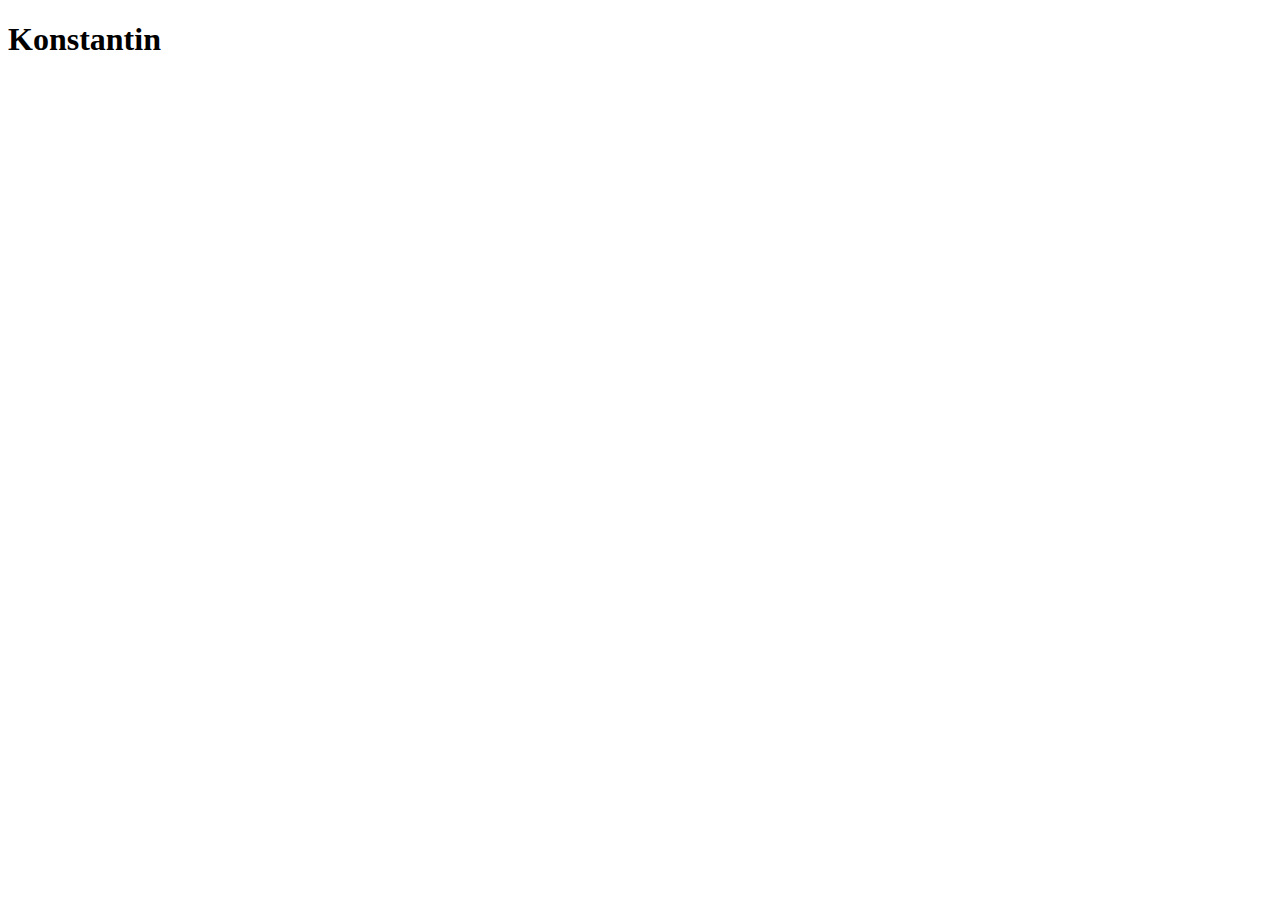
==== index.html @ b8684754 "fix: whitespace" ====
<!DOCTYPE html>
<html lang="en">
<head>
    <meta charset="UTF-8">
    <meta name="viewport" content="width=device-width, initial-scale=1.0">
    <title>Document</title>
</head>
<body>
    <div class="container"><h1>Konstantin</h1></div>
</body>
</html>
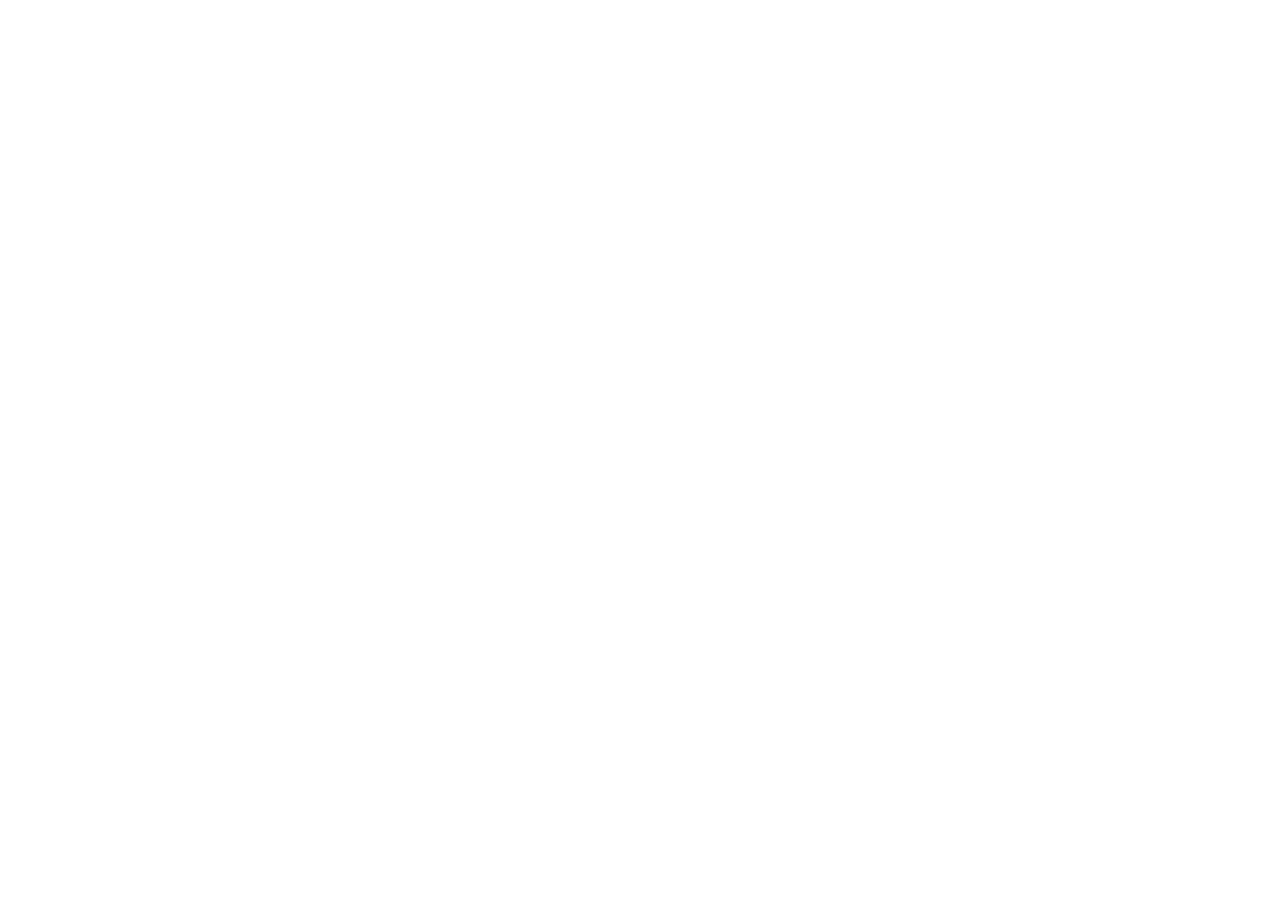
==== commit bcc7e511: "fix: whitespaces" ====
--- a/index.html
+++ b/index.html
@@ -6,6 +6,5 @@
     <title>Document</title>
 </head>
 <body>
-    <div class="container"><h1>Konstantin</h1></div>
 </body>
 </html>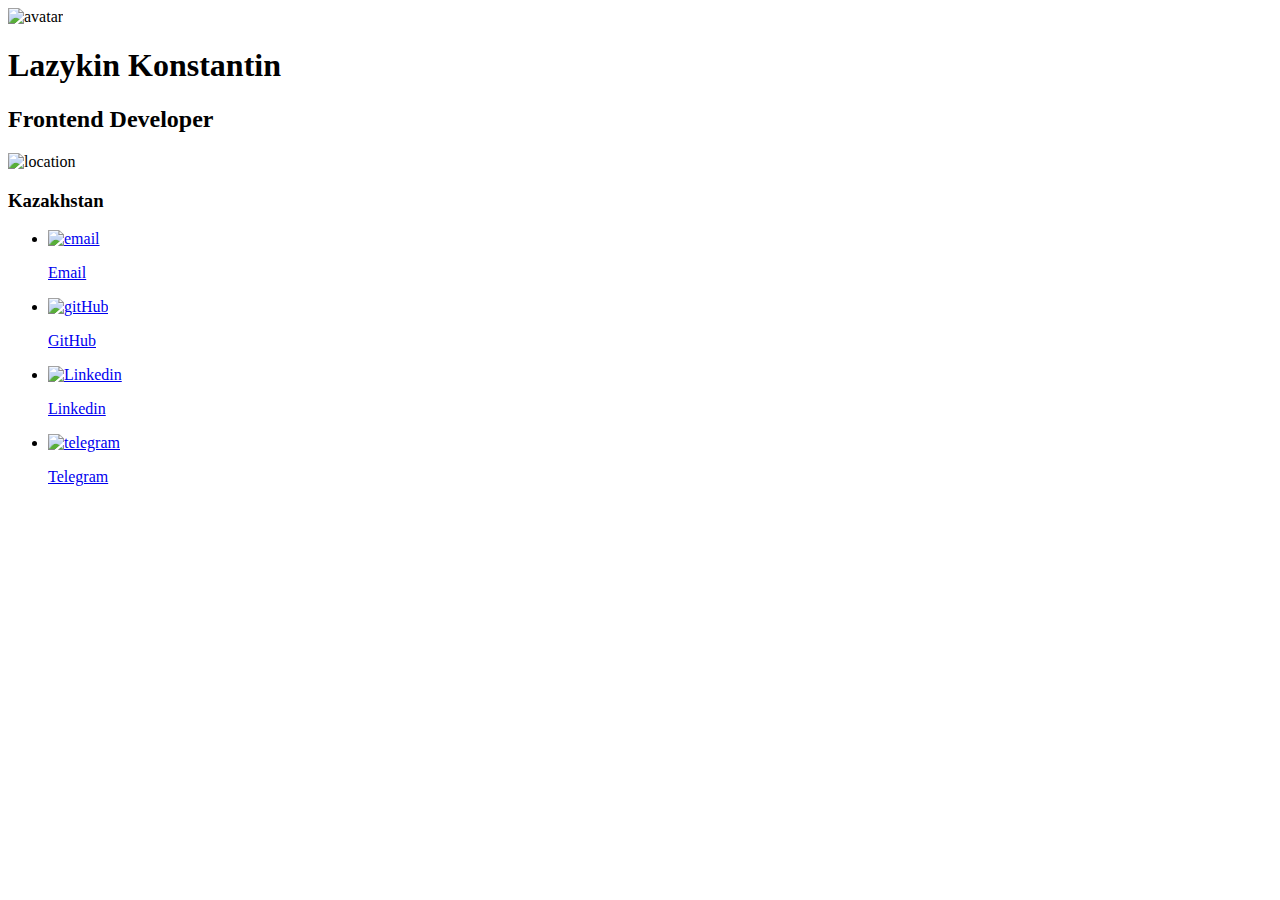
==== commit 39fcaafa: "feat: add header" ====
--- a/index.html
+++ b/index.html
@@ -1,10 +1,75 @@
 <!DOCTYPE html>
 <html lang="en">
-<head>
-    <meta charset="UTF-8">
-    <meta name="viewport" content="width=device-width, initial-scale=1.0">
-    <title>Document</title>
-</head>
-<body>
-</body>
+  <head>
+    <meta charset="UTF-8" />
+    <meta name="viewport" content="width=device-width, initial-scale=1.0" />
+    <link rel="stylesheet" href="./styles.css" />
+    <link rel="preconnect" href="https://fonts.googleapis.com" />
+    <link rel="preconnect" href="https://fonts.gstatic.com" crossorigin />
+    <link
+      href="https://fonts.googleapis.com/css2?family=Inter:wght@100..900&display=swap"
+      rel="stylesheet"
+    />
+    <title>CV</title>
+  </head>
+  <body>
+    <div class="starsBlock">
+      <div class="container">
+        <header>
+          <div class="avatar">
+            <div class="avatar-inner">
+              <img src="./img/avatar.jpg" alt="avatar" id="avatar" />
+            </div>
+          </div>
+          <div class="bio-info">
+            <div class="name">
+              <h1>Lazykin Konstantin</h1>
+              <h2>Frontend Developer</h2>
+            </div>
+            <div class="location">
+              <img src="./img/locationIcon.svg" alt="location" />
+              <h3>Kazakhstan</h3>
+            </div>
+            <div>
+              <ul class="contact">
+                <li>
+                  <a href="mailto:anim.myay@gmail.com" class="link"
+                    ><img src="./img/email.svg" alt="email" />
+                    <p>Email</p></a
+                  >
+                </li>
+                <li>
+                  <a
+                    href="https://github.com/Kosti403?tab=repositories"
+                    target="_blank"
+                    class="link"
+                    ><img src="./img/gitHub.svg" alt="gitHub" />
+                    <p>GitHub</p></a
+                  >
+                </li>
+                <li>
+                  <a
+                    href="https://www.linkedin.com/in/konstantin-lazykin-1a0475294/"
+                    target="_blank"
+                    class="link"
+                    ><img src="./img/Linkedin.svg" alt="Linkedin" />
+                    <p>Linkedin</p></a
+                  >
+                </li>
+                <li>
+                  <a
+                    href="https://t.me/Kot_samitee"
+                    target="_blank"
+                    class="link"
+                    ><img src="./img/telegram.svg" alt="telegram" />
+                    <p>Telegram</p></a
+                  >
+                </li>
+              </ul>
+            </div>
+          </div>
+        </header>
+      </div>
+    </div>
+  </body>
 </html>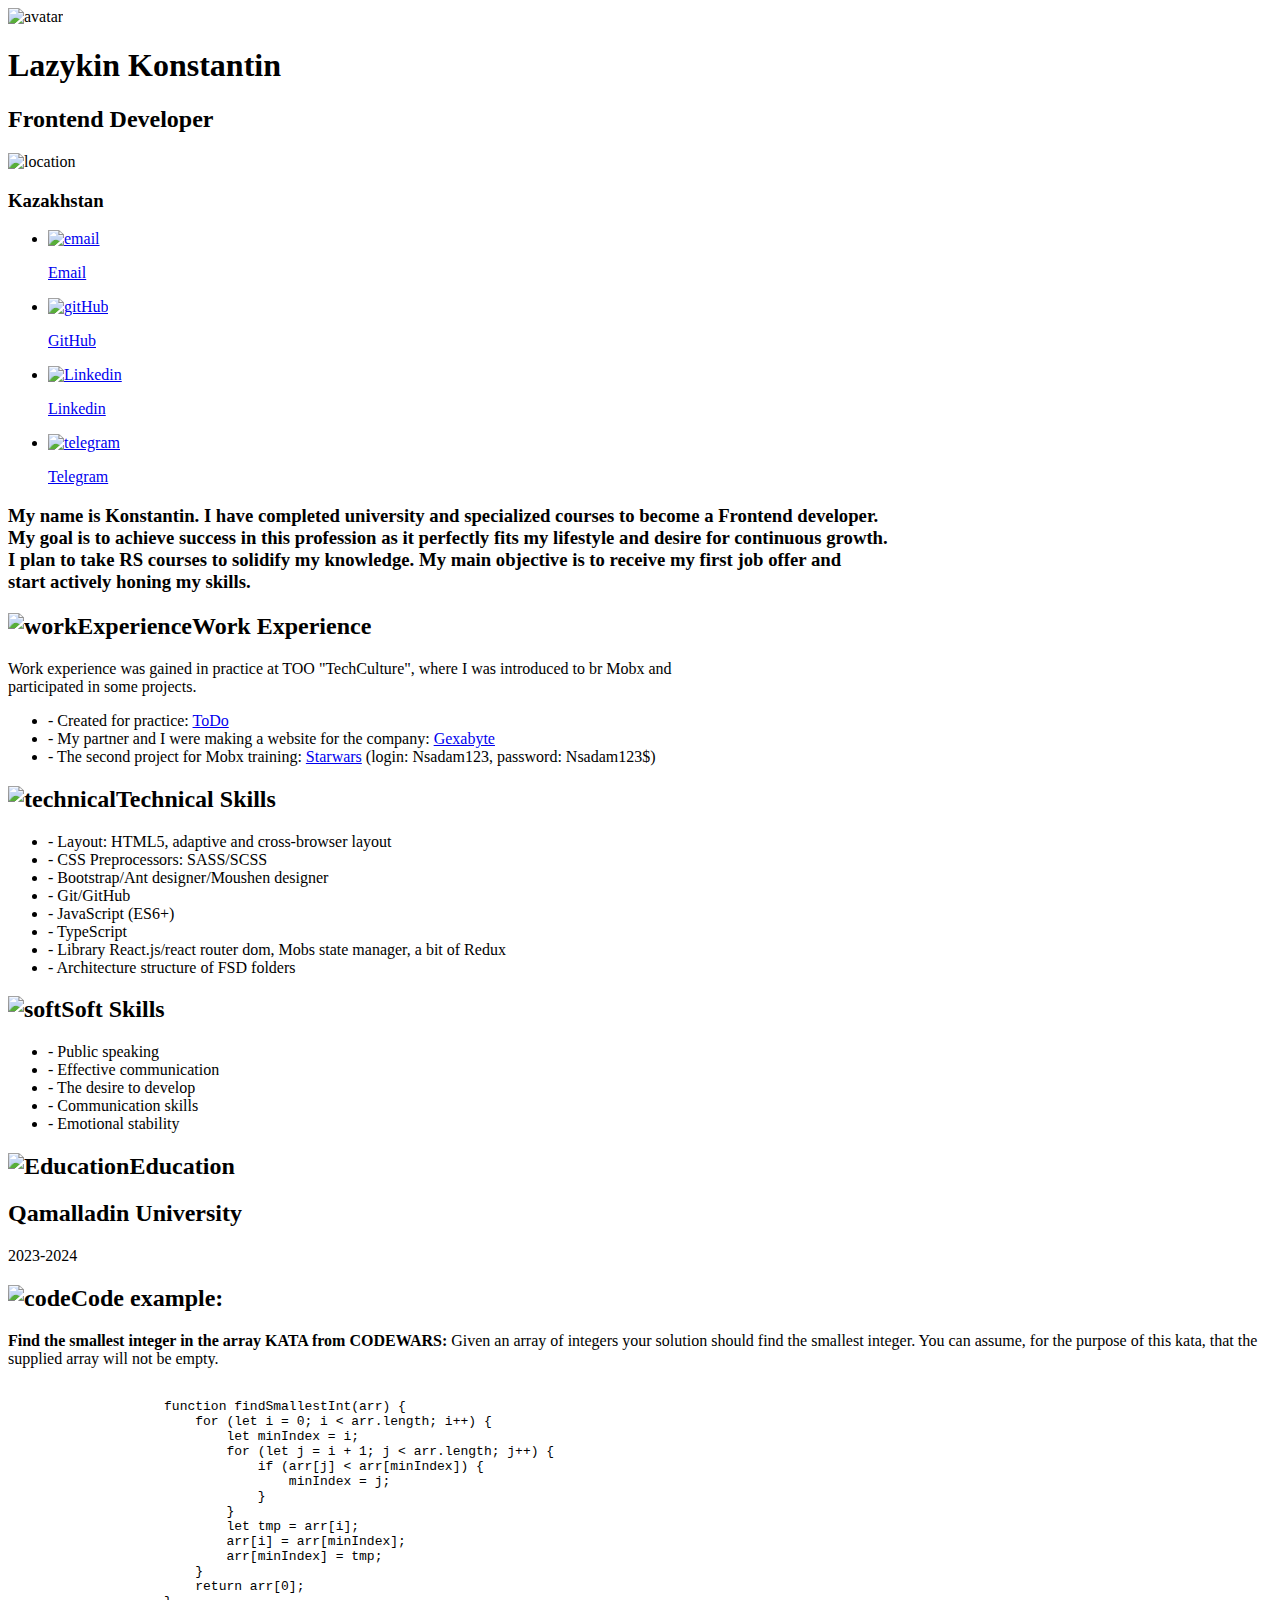
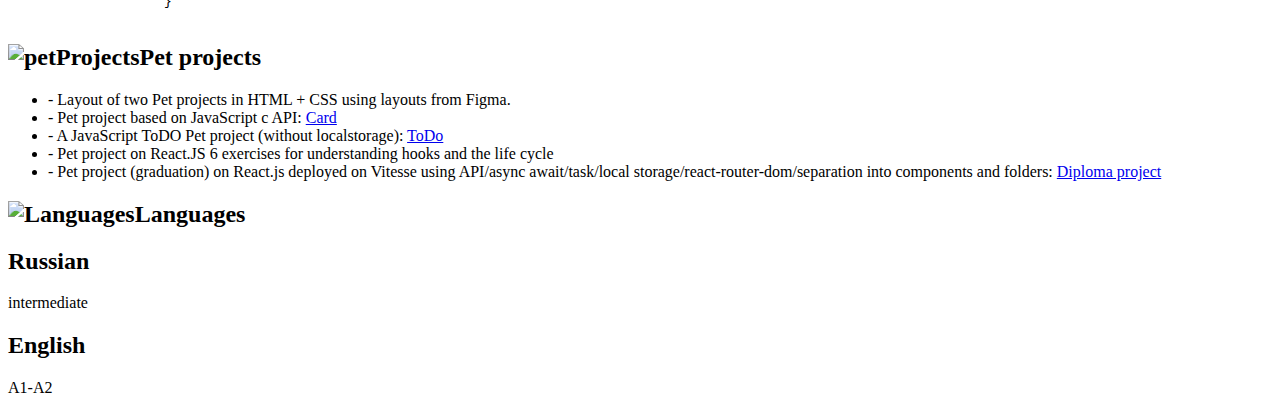
==== commit 56a74df9: "feat: add main section" ====
--- a/index.html
+++ b/index.html
@@ -69,6 +69,114 @@
             </div>
           </div>
         </header>
+        <main>
+            <section>
+              <h3>My name is Konstantin. I have completed university and specialized courses to become a Frontend developer.<br>
+                My goal is to achieve success in this profession as it perfectly fits my lifestyle and desire for continuous growth.<br>
+                I plan to take RS courses to solidify my knowledge. My main objective is to receive my first job offer and<br>
+                start actively honing my skills.</h3>
+            </section>
+            <section>
+              <div>
+                <h2 class="heading"><img src="./img/workExperiens.svg" alt="workExperience">Work Experience</h2>
+                <p>Work experience was gained in practice at TOO "TechCulture", where I was introduced to br Mobx and <br> participated in some projects.</p>
+                <ul class="list">
+                  <li>- Created for practice: <a href="https://main--todosw.netlify.app/" target="_blank" class="linkInProject">ToDo</a></li>
+                  <li>- My partner and I were making a website for the company: <a href="https://gexabyte.com" target="_blank" class="linkInProject">Gexabyte</a></li>
+                  <li>- The second project for Mobx training: <a href="https://deploy-preview-22--starwarserkoshakostya.netlify.app/" target="_blank" class="linkInProject">Starwars</a> (login: Nsadam123, password: Nsadam123$)</li>
+                </ul>
+              </div>
+            </section>
+            <section>
+              <div>
+                <h2 class="heading"><img src="./img/technical.svg" alt="technical">Technical Skills</h2>
+                <ul class="list">
+                  <li>- Layout: HTML5, adaptive and cross-browser layout</li>
+                  <li>- CSS Preprocessors: SASS/SCSS</li>
+                  <li>- Bootstrap/Ant designer/Moushen designer</li>
+                  <li>- Git/GitHub</li>
+                  <li>- JavaScript (ES6+)</li>
+                  <li>- TypeScript</li>
+                  <li>- Library React.js/react router dom, Mobs state manager, a bit of Redux</li>
+                  <li>- Architecture structure of FSD folders</li>
+                </ul>
+              </div>
+            </section>
+            <section>
+              <div>
+                <h2 class="heading"><img src="./img/softSkills.svg" alt="soft">Soft Skills</h2>
+                <ul class="list">
+                  <li>- Public speaking</li>
+                  <li>- Effective communication</li>
+                  <li>- The desire to develop</li>
+                  <li>- Communication skills</li>
+                  <li>- Emotional stability</li>
+                </ul>
+              </div>
+            </section>
+            <section>
+              <div>
+                <h2 class="heading"><img src="./img/education.svg" alt="Education">Education</h2>
+                <div class="education-info">
+                  <h2>Qamalladin University</h2>
+                  <p>2023-2024</p>
+                </div>
+              </div>
+            </section>
+            <section>
+              <div>
+                <h2 class="heading"><img src="./img/technical.svg" alt="code">Code example:</h2>
+                <p><b>Find the smallest integer in the array KATA from CODEWARS:</b> Given an array of integers your solution should find the smallest integer. 
+                  You can assume, for the purpose of this kata, that the supplied array will not be empty.</p>
+                <pre><code>
+                    function findSmallestInt(arr) {
+                        for (let i = 0; i < arr.length; i++) {
+                            let minIndex = i;
+                            for (let j = i + 1; j < arr.length; j++) {
+                                if (arr[j] < arr[minIndex]) {
+                                    minIndex = j;
+                                }
+                            }
+                            let tmp = arr[i];
+                            arr[i] = arr[minIndex];
+                            arr[minIndex] = tmp;
+                        }
+                        return arr[0];
+                    }  
+                  </code></pre>
+              </div>
+            </section>
+            <section>
+              <div>
+                <h2 class="heading"><img src="./img/workExperiens.svg" alt="petProjects">Pet projects</h2>
+                <ul class="list">
+                  <li>- Layout of two Pet projects in HTML + CSS using layouts from Figma.</li>
+                  <li>- Pet project based on JavaScript c API: <a href="https://carsd.netlify.app/" target="_blank" class="linkInProject">Card</a></li>
+                  <li>- A JavaScript ToDO Pet project (without localstorage): <a href="https://main--todosw.netlify.app/" target="_blank" 
+                    class="linkInProject">ToDo</a></li>  
+                  <li>- Pet project on React.JS 6 exercises for understanding hooks and the life cycle</li>
+                  <li>- Pet project (graduation) on React.js deployed on Vitesse using API/async await/task/local storage/react-router-dom/separation 
+                    into components and folders: <a href="https://github.com/Kosti403/Last-project-qamaladin-u." target="_blank" 
+                    class="linkInProject">Diploma project</a></li>
+                </ul>
+              </div>
+            </section>
+            <section>
+              <div>
+                <h2 class="heading"><img src="./img/languages.svg" alt="Languages">Languages</h2>
+                <div class="langContainer">
+                  <div class="subLangBox">
+                    <h2>Russian</h2>
+                    <p class="subTitleLang">intermediate</p>
+                  </div>
+                  <div class="subLangBox">
+                    <h2>English</h2>
+                    <p class="subTitleLang">A1-A2</p>
+                  </div>
+                </div>
+              </div>
+            </section>
+        </main>
       </div>
     </div>
   </body>
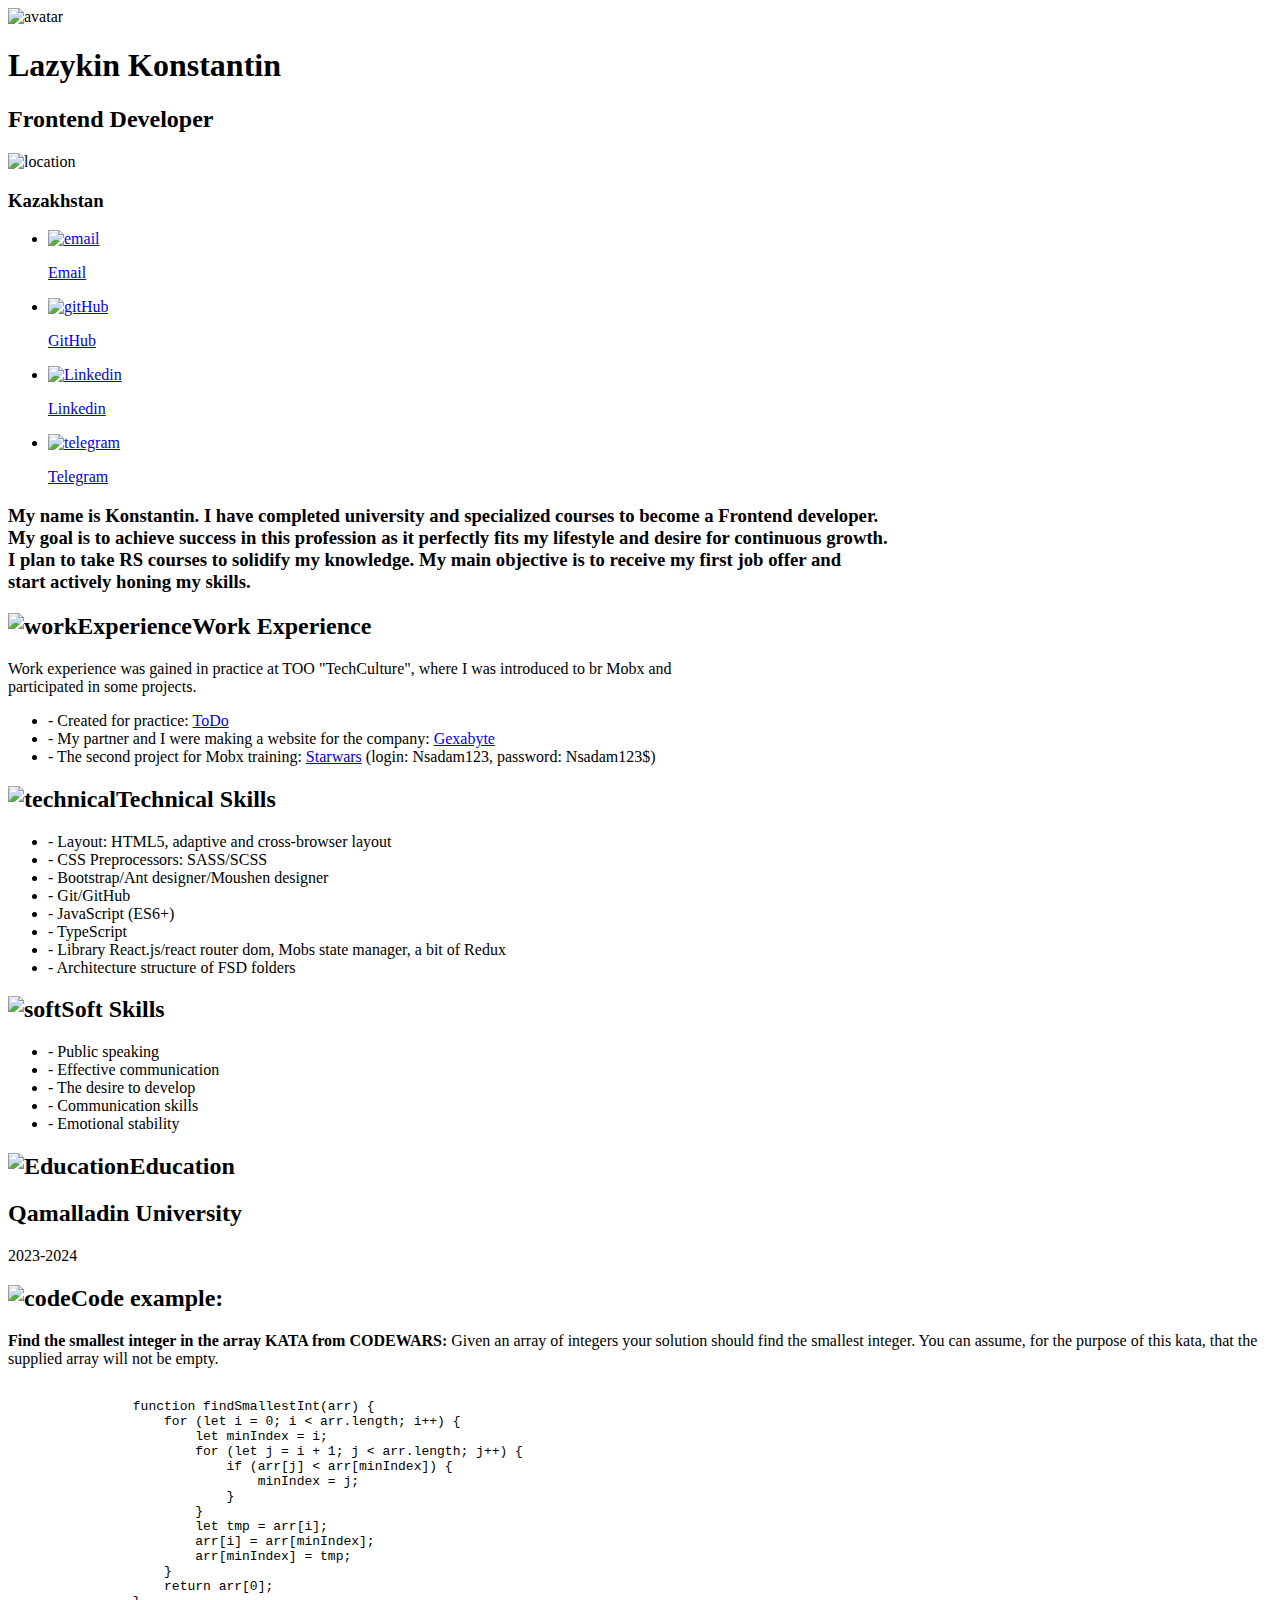
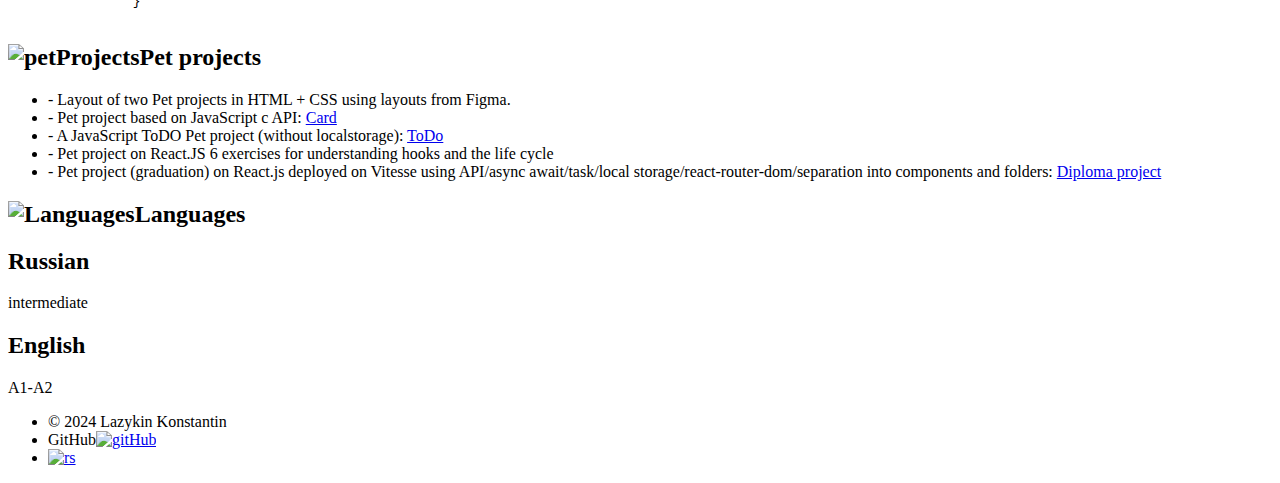
==== commit 1368001d: "feat: add footer" ====
--- a/index.html
+++ b/index.html
@@ -1,183 +1,160 @@
 <!DOCTYPE html>
 <html lang="en">
-  <head>
-    <meta charset="UTF-8" />
-    <meta name="viewport" content="width=device-width, initial-scale=1.0" />
-    <link rel="stylesheet" href="./styles.css" />
-    <link rel="preconnect" href="https://fonts.googleapis.com" />
-    <link rel="preconnect" href="https://fonts.gstatic.com" crossorigin />
-    <link
-      href="https://fonts.googleapis.com/css2?family=Inter:wght@100..900&display=swap"
-      rel="stylesheet"
-    />
-    <title>CV</title>
-  </head>
-  <body>
-    <div class="starsBlock">
-      <div class="container">
-        <header>
-          <div class="avatar">
-            <div class="avatar-inner">
-              <img src="./img/avatar.jpg" alt="avatar" id="avatar" />
+<head>
+  <meta charset="UTF-8">
+  <meta name="viewport" content="width=device-width, initial-scale=1.0">
+  <link rel="stylesheet" href="./styles.css">
+  <link rel="preconnect" href="https://fonts.googleapis.com">
+  <link rel="preconnect" href="https://fonts.gstatic.com" crossorigin>
+  <link href="https://fonts.googleapis.com/css2?family=Inter:wght@100..900&display=swap" rel="stylesheet">
+  <title>CV</title>
+</head>
+<body>
+  <div class="starsBlock">
+    <div class="container">
+      <header>
+        <div class="avatar">
+          <div class="avatar-inner">
+            <img src="./img/avatar.jpg" alt="avatar" id="avatar">
+          </div>
+        </div>
+        <div class="bio-info">
+          <div class="name">
+            <h1>Lazykin Konstantin</h1>
+            <h2>Frontend Developer</h2>
+          </div>
+          <div class="location">
+            <img src="./img/locationIcon.svg" alt="location">
+            <h3>Kazakhstan</h3>
+          </div>
+          <div>
+            <ul class="contact">
+              <li><a href="mailto:anim.myay@gmail.com" class="link"><img src="./img/email.svg" alt="email"><p>Email</p></a></li>
+              <li><a href="https://github.com/Kosti403?tab=repositories" target="_blank" class="link"><img src="./img/gitHub.svg" alt="gitHub"><p>GitHub</p></a></li>
+              <li><a href="https://www.linkedin.com/in/konstantin-lazykin-1a0475294/" target="_blank" class="link"><img src="./img/Linkedin.svg" alt="Linkedin"><p>Linkedin</p></a></li>
+              <li><a href="https://t.me/Kot_samitee" target="_blank" class="link"><img src="./img/telegram.svg" alt="telegram"><p>Telegram</p></a></li>
+            </ul>
+          </div>
+        </div>
+      </header>
+      <main>
+        <section>
+          <h3>My name is Konstantin. I have completed university and specialized courses to become a Frontend developer.<br>
+            My goal is to achieve success in this profession as it perfectly fits my lifestyle and desire for continuous growth.<br>
+            I plan to take RS courses to solidify my knowledge. My main objective is to receive my first job offer and<br>
+            start actively honing my skills.</h3>
+        </section>
+        <section>
+          <div>
+            <h2 class="heading"><img src="./img/workExperiens.svg" alt="workExperience">Work Experience</h2>
+            <p>Work experience was gained in practice at TOO "TechCulture", where I was introduced to br Mobx and <br> participated in some projects.</p>
+            <ul class="list">
+              <li>- Created for practice: <a href="https://main--todosw.netlify.app/" target="_blank" class="linkInProject">ToDo</a></li>
+              <li>- My partner and I were making a website for the company: <a href="https://gexabyte.com" target="_blank" class="linkInProject">Gexabyte</a></li>
+              <li>- The second project for Mobx training: <a href="https://deploy-preview-22--starwarserkoshakostya.netlify.app/" target="_blank" class="linkInProject">Starwars</a> (login: Nsadam123, password: Nsadam123$)</li>
+            </ul>
+          </div>
+        </section>
+        <section>
+          <div>
+            <h2 class="heading"><img src="./img/technical.svg" alt="technical">Technical Skills</h2>
+            <ul class="list">
+              <li>- Layout: HTML5, adaptive and cross-browser layout</li>
+              <li>- CSS Preprocessors: SASS/SCSS</li>
+              <li>- Bootstrap/Ant designer/Moushen designer</li>
+              <li>- Git/GitHub</li>
+              <li>- JavaScript (ES6+)</li>
+              <li>- TypeScript</li>
+              <li>- Library React.js/react router dom, Mobs state manager, a bit of Redux</li>
+              <li>- Architecture structure of FSD folders</li>
+            </ul>
+          </div>
+        </section>
+        <section>
+          <div>
+            <h2 class="heading"><img src="./img/softSkills.svg" alt="soft">Soft Skills</h2>
+            <ul class="list">
+              <li>- Public speaking</li>
+              <li>- Effective communication</li>
+              <li>- The desire to develop</li>
+              <li>- Communication skills</li>
+              <li>- Emotional stability</li>
+            </ul>
+          </div>
+        </section>
+        <section>
+          <div>
+            <h2 class="heading"><img src="./img/education.svg" alt="Education">Education</h2>
+            <div class="education-info">
+              <h2>Qamalladin University</h2>
+              <p>2023-2024</p>
             </div>
           </div>
-          <div class="bio-info">
-            <div class="name">
-              <h1>Lazykin Konstantin</h1>
-              <h2>Frontend Developer</h2>
-            </div>
-            <div class="location">
-              <img src="./img/locationIcon.svg" alt="location" />
-              <h3>Kazakhstan</h3>
-            </div>
-            <div>
-              <ul class="contact">
-                <li>
-                  <a href="mailto:anim.myay@gmail.com" class="link"
-                    ><img src="./img/email.svg" alt="email" />
-                    <p>Email</p></a
-                  >
-                </li>
-                <li>
-                  <a
-                    href="https://github.com/Kosti403?tab=repositories"
-                    target="_blank"
-                    class="link"
-                    ><img src="./img/gitHub.svg" alt="gitHub" />
-                    <p>GitHub</p></a
-                  >
-                </li>
-                <li>
-                  <a
-                    href="https://www.linkedin.com/in/konstantin-lazykin-1a0475294/"
-                    target="_blank"
-                    class="link"
-                    ><img src="./img/Linkedin.svg" alt="Linkedin" />
-                    <p>Linkedin</p></a
-                  >
-                </li>
-                <li>
-                  <a
-                    href="https://t.me/Kot_samitee"
-                    target="_blank"
-                    class="link"
-                    ><img src="./img/telegram.svg" alt="telegram" />
-                    <p>Telegram</p></a
-                  >
-                </li>
-              </ul>
+        </section>
+        <section>
+          <div>
+            <h2 class="heading"><img src="./img/technical.svg" alt="code">Code example:</h2>
+            <p><b>Find the smallest integer in the array KATA from CODEWARS:</b> Given an array of integers your solution should find the smallest integer. 
+              You can assume, for the purpose of this kata, that the supplied array will not be empty.</p>
+            <pre><code>
+                function findSmallestInt(arr) {
+                    for (let i = 0; i < arr.length; i++) {
+                        let minIndex = i;
+                        for (let j = i + 1; j < arr.length; j++) {
+                            if (arr[j] < arr[minIndex]) {
+                                minIndex = j;
+                            }
+                        }
+                        let tmp = arr[i];
+                        arr[i] = arr[minIndex];
+                        arr[minIndex] = tmp;
+                    }
+                    return arr[0];
+                }  
+              </code></pre>
+          </div>
+        </section>
+        <section>
+          <div>
+            <h2 class="heading"><img src="./img/workExperiens.svg" alt="petProjects">Pet projects</h2>
+            <ul class="list">
+              <li>- Layout of two Pet projects in HTML + CSS using layouts from Figma.</li>
+              <li>- Pet project based on JavaScript c API: <a href="https://carsd.netlify.app/" target="_blank" class="linkInProject">Card</a></li>
+              <li>- A JavaScript ToDO Pet project (without localstorage): <a href="https://main--todosw.netlify.app/" target="_blank" 
+                class="linkInProject">ToDo</a></li>  
+              <li>- Pet project on React.JS 6 exercises for understanding hooks and the life cycle</li>
+              <li>- Pet project (graduation) on React.js deployed on Vitesse using API/async await/task/local storage/react-router-dom/separation 
+                into components and folders: <a href="https://github.com/Kosti403/Last-project-qamaladin-u." target="_blank" 
+                class="linkInProject">Diploma project</a></li>
+            </ul>
+          </div>
+        </section>
+        <section>
+          <div>
+            <h2 class="heading"><img src="./img/languages.svg" alt="Languages">Languages</h2>
+            <div class="langContainer">
+              <div class="subLangBox">
+                <h2>Russian</h2>
+                <p class="subTitleLang">intermediate</p>
+              </div>
+              <div class="subLangBox">
+                <h2>English</h2>
+                <p class="subTitleLang">A1-A2</p>
+              </div>
             </div>
           </div>
-        </header>
-        <main>
-            <section>
-              <h3>My name is Konstantin. I have completed university and specialized courses to become a Frontend developer.<br>
-                My goal is to achieve success in this profession as it perfectly fits my lifestyle and desire for continuous growth.<br>
-                I plan to take RS courses to solidify my knowledge. My main objective is to receive my first job offer and<br>
-                start actively honing my skills.</h3>
-            </section>
-            <section>
-              <div>
-                <h2 class="heading"><img src="./img/workExperiens.svg" alt="workExperience">Work Experience</h2>
-                <p>Work experience was gained in practice at TOO "TechCulture", where I was introduced to br Mobx and <br> participated in some projects.</p>
-                <ul class="list">
-                  <li>- Created for practice: <a href="https://main--todosw.netlify.app/" target="_blank" class="linkInProject">ToDo</a></li>
-                  <li>- My partner and I were making a website for the company: <a href="https://gexabyte.com" target="_blank" class="linkInProject">Gexabyte</a></li>
-                  <li>- The second project for Mobx training: <a href="https://deploy-preview-22--starwarserkoshakostya.netlify.app/" target="_blank" class="linkInProject">Starwars</a> (login: Nsadam123, password: Nsadam123$)</li>
-                </ul>
-              </div>
-            </section>
-            <section>
-              <div>
-                <h2 class="heading"><img src="./img/technical.svg" alt="technical">Technical Skills</h2>
-                <ul class="list">
-                  <li>- Layout: HTML5, adaptive and cross-browser layout</li>
-                  <li>- CSS Preprocessors: SASS/SCSS</li>
-                  <li>- Bootstrap/Ant designer/Moushen designer</li>
-                  <li>- Git/GitHub</li>
-                  <li>- JavaScript (ES6+)</li>
-                  <li>- TypeScript</li>
-                  <li>- Library React.js/react router dom, Mobs state manager, a bit of Redux</li>
-                  <li>- Architecture structure of FSD folders</li>
-                </ul>
-              </div>
-            </section>
-            <section>
-              <div>
-                <h2 class="heading"><img src="./img/softSkills.svg" alt="soft">Soft Skills</h2>
-                <ul class="list">
-                  <li>- Public speaking</li>
-                  <li>- Effective communication</li>
-                  <li>- The desire to develop</li>
-                  <li>- Communication skills</li>
-                  <li>- Emotional stability</li>
-                </ul>
-              </div>
-            </section>
-            <section>
-              <div>
-                <h2 class="heading"><img src="./img/education.svg" alt="Education">Education</h2>
-                <div class="education-info">
-                  <h2>Qamalladin University</h2>
-                  <p>2023-2024</p>
-                </div>
-              </div>
-            </section>
-            <section>
-              <div>
-                <h2 class="heading"><img src="./img/technical.svg" alt="code">Code example:</h2>
-                <p><b>Find the smallest integer in the array KATA from CODEWARS:</b> Given an array of integers your solution should find the smallest integer. 
-                  You can assume, for the purpose of this kata, that the supplied array will not be empty.</p>
-                <pre><code>
-                    function findSmallestInt(arr) {
-                        for (let i = 0; i < arr.length; i++) {
-                            let minIndex = i;
-                            for (let j = i + 1; j < arr.length; j++) {
-                                if (arr[j] < arr[minIndex]) {
-                                    minIndex = j;
-                                }
-                            }
-                            let tmp = arr[i];
-                            arr[i] = arr[minIndex];
-                            arr[minIndex] = tmp;
-                        }
-                        return arr[0];
-                    }  
-                  </code></pre>
-              </div>
-            </section>
-            <section>
-              <div>
-                <h2 class="heading"><img src="./img/workExperiens.svg" alt="petProjects">Pet projects</h2>
-                <ul class="list">
-                  <li>- Layout of two Pet projects in HTML + CSS using layouts from Figma.</li>
-                  <li>- Pet project based on JavaScript c API: <a href="https://carsd.netlify.app/" target="_blank" class="linkInProject">Card</a></li>
-                  <li>- A JavaScript ToDO Pet project (without localstorage): <a href="https://main--todosw.netlify.app/" target="_blank" 
-                    class="linkInProject">ToDo</a></li>  
-                  <li>- Pet project on React.JS 6 exercises for understanding hooks and the life cycle</li>
-                  <li>- Pet project (graduation) on React.js deployed on Vitesse using API/async await/task/local storage/react-router-dom/separation 
-                    into components and folders: <a href="https://github.com/Kosti403/Last-project-qamaladin-u." target="_blank" 
-                    class="linkInProject">Diploma project</a></li>
-                </ul>
-              </div>
-            </section>
-            <section>
-              <div>
-                <h2 class="heading"><img src="./img/languages.svg" alt="Languages">Languages</h2>
-                <div class="langContainer">
-                  <div class="subLangBox">
-                    <h2>Russian</h2>
-                    <p class="subTitleLang">intermediate</p>
-                  </div>
-                  <div class="subLangBox">
-                    <h2>English</h2>
-                    <p class="subTitleLang">A1-A2</p>
-                  </div>
-                </div>
-              </div>
-            </section>
-        </main>
-      </div>
+        </section>
+      </main>
+      <footer>
+        <div>
+          <ul class="footer-block">
+            <li>© 2024 Lazykin Konstantin</li>
+            <li>GitHub<a href="https://github.com/Kosti403?tab=repositories" target="_blank"><img src="./img/gitHub.svg" alt="gitHub"></a></li>
+            <li><a href="https://rs.school/courses/javascript-ru" target="_blank"><img src="./img/rs_school_js-hover.svg" alt="rs"  class="rs_school_js"></a></li>
+          </ul>
+        </div>
+      </footer>
     </div>
-  </body>
+  </div>
+</body>
 </html>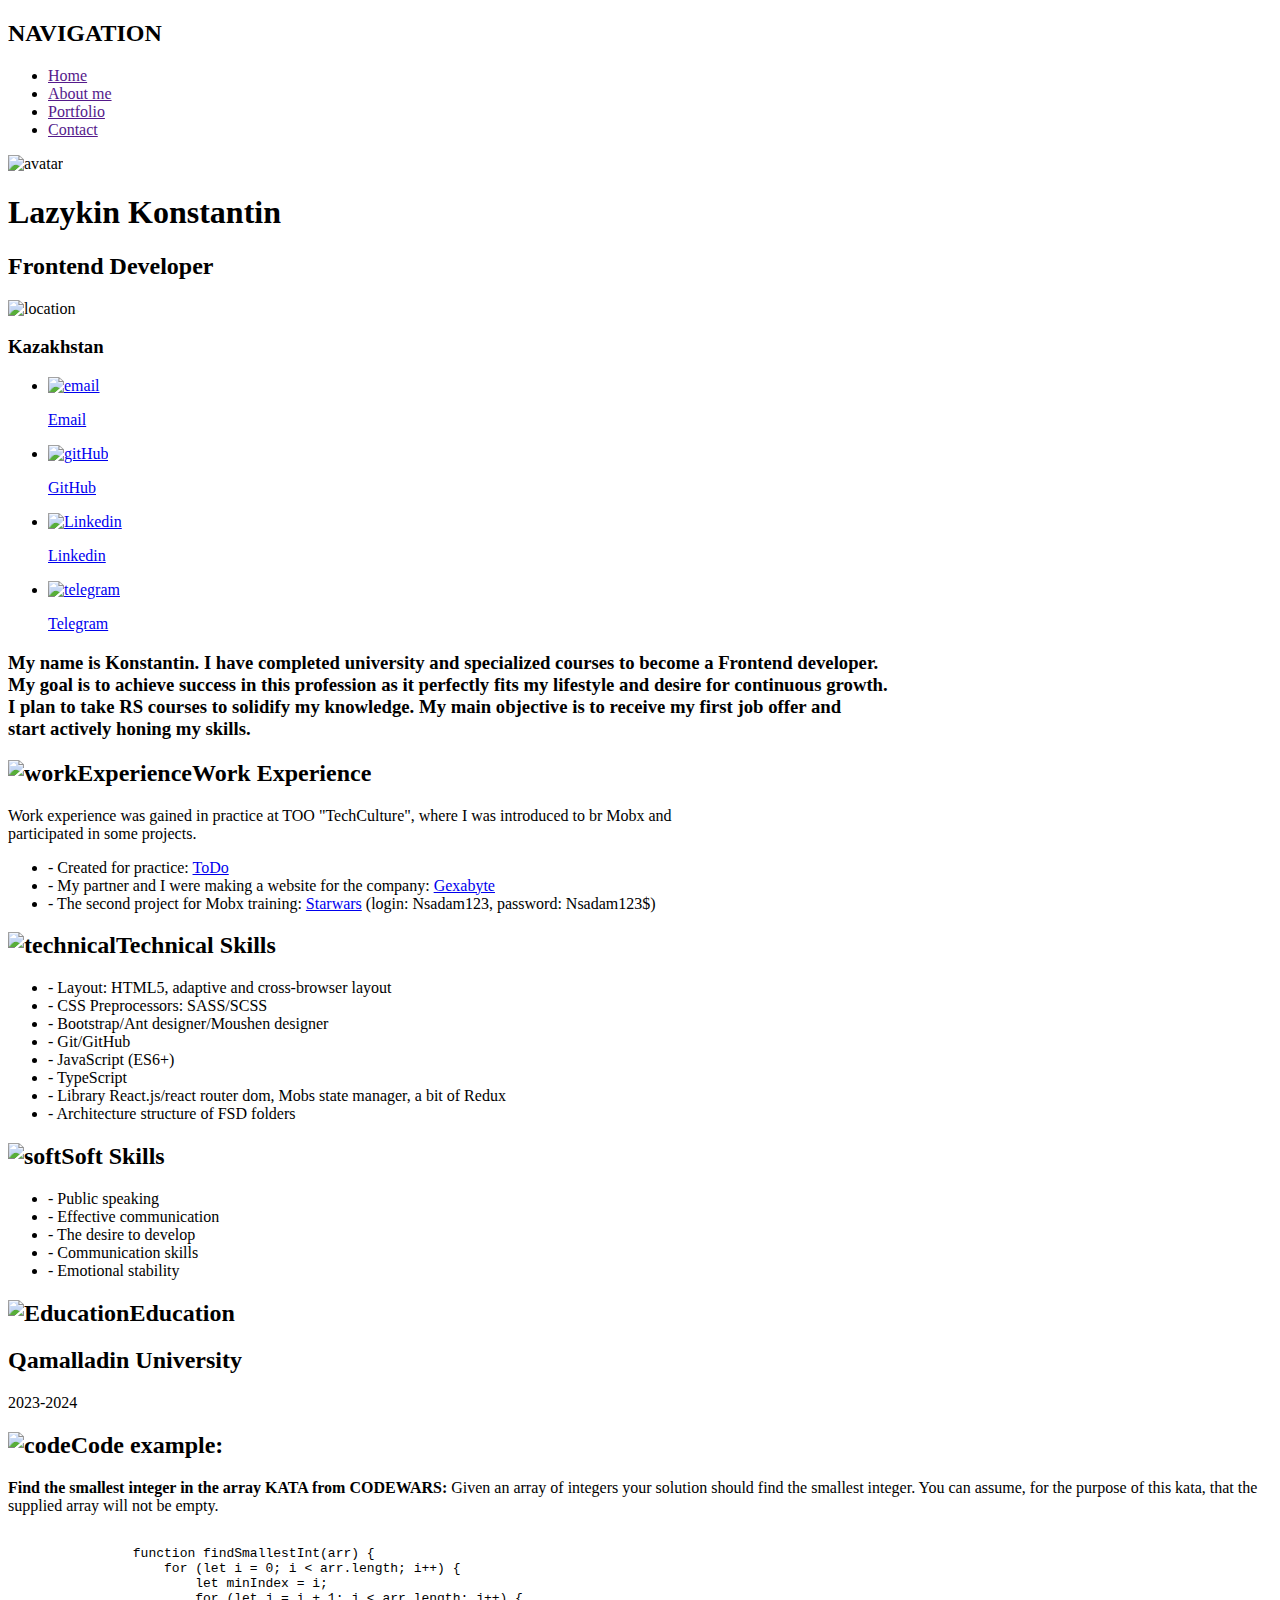
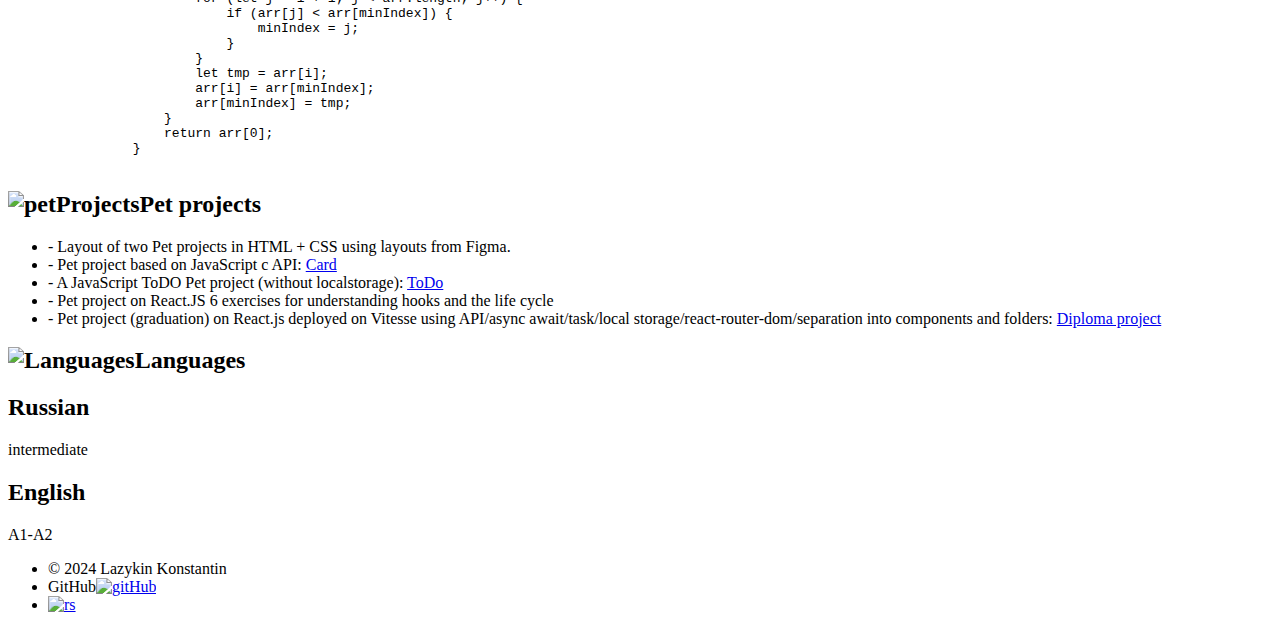
==== commit 593a7d15: "feat: add left nav menu" ====
--- a/index.html
+++ b/index.html
@@ -1,102 +1,202 @@
 <!DOCTYPE html>
 <html lang="en">
-<head>
-  <meta charset="UTF-8">
-  <meta name="viewport" content="width=device-width, initial-scale=1.0">
-  <link rel="stylesheet" href="./styles.css">
-  <link rel="preconnect" href="https://fonts.googleapis.com">
-  <link rel="preconnect" href="https://fonts.gstatic.com" crossorigin>
-  <link href="https://fonts.googleapis.com/css2?family=Inter:wght@100..900&display=swap" rel="stylesheet">
-  <title>CV</title>
-</head>
-<body>
-  <div class="starsBlock">
-    <div class="container">
-      <header>
-        <div class="avatar">
-          <div class="avatar-inner">
-            <img src="./img/avatar.jpg" alt="avatar" id="avatar">
+  <head>
+    <meta charset="UTF-8" />
+    <meta name="viewport" content="width=device-width, initial-scale=1.0" />
+    <link rel="stylesheet" href="./styles.css" />
+    <link rel="preconnect" href="https://fonts.googleapis.com" />
+    <link rel="preconnect" href="https://fonts.gstatic.com" crossorigin />
+    <link
+      href="https://fonts.googleapis.com/css2?family=Inter:wght@100..900&display=swap"
+      rel="stylesheet"
+    />
+    <title>CV</title>
+  </head>
+  <body>
+    <div class="menu">
+      <div class="title">
+        <h2><span>N</span>AVIGATION</h2>
+      </div>
+      <nav class="list_menu">
+        <ul>
+          <li><a href="">Home</a></li>
+          <li><a href="">About me</a></li>
+          <li><a href="">Portfolio</a></li>
+          <li><a href="">Contact</a></li>
+        </ul>
+      </nav>
+    </div>
+    <div class="starsBlock">
+      <div class="container">
+        <header>
+          <div class="avatar">
+            <div class="avatar-inner">
+              <img src="./img/avatar.jpg" alt="avatar" id="avatar" />
+            </div>
           </div>
-        </div>
-        <div class="bio-info">
-          <div class="name">
-            <h1>Lazykin Konstantin</h1>
-            <h2>Frontend Developer</h2>
+          <div class="bio-info">
+            <div class="name">
+              <h1>Lazykin Konstantin</h1>
+              <h2>Frontend Developer</h2>
+            </div>
+            <div class="location">
+              <img src="./img/locationIcon.svg" alt="location" />
+              <h3>Kazakhstan</h3>
+            </div>
+            <div>
+              <ul class="contact">
+                <li>
+                  <a href="mailto:anim.myay@gmail.com" class="link"
+                    ><img src="./img/email.svg" alt="email" />
+                    <p>Email</p></a
+                  >
+                </li>
+                <li>
+                  <a
+                    href="https://github.com/Kosti403?tab=repositories"
+                    target="_blank"
+                    class="link"
+                    ><img src="./img/gitHub.svg" alt="gitHub" />
+                    <p>GitHub</p></a
+                  >
+                </li>
+                <li>
+                  <a
+                    href="https://www.linkedin.com/in/konstantin-lazykin-1a0475294/"
+                    target="_blank"
+                    class="link"
+                    ><img src="./img/Linkedin.svg" alt="Linkedin" />
+                    <p>Linkedin</p></a
+                  >
+                </li>
+                <li>
+                  <a
+                    href="https://t.me/Kot_samitee"
+                    target="_blank"
+                    class="link"
+                    ><img src="./img/telegram.svg" alt="telegram" />
+                    <p>Telegram</p></a
+                  >
+                </li>
+              </ul>
+            </div>
           </div>
-          <div class="location">
-            <img src="./img/locationIcon.svg" alt="location">
-            <h3>Kazakhstan</h3>
-          </div>
-          <div>
-            <ul class="contact">
-              <li><a href="mailto:anim.myay@gmail.com" class="link"><img src="./img/email.svg" alt="email"><p>Email</p></a></li>
-              <li><a href="https://github.com/Kosti403?tab=repositories" target="_blank" class="link"><img src="./img/gitHub.svg" alt="gitHub"><p>GitHub</p></a></li>
-              <li><a href="https://www.linkedin.com/in/konstantin-lazykin-1a0475294/" target="_blank" class="link"><img src="./img/Linkedin.svg" alt="Linkedin"><p>Linkedin</p></a></li>
-              <li><a href="https://t.me/Kot_samitee" target="_blank" class="link"><img src="./img/telegram.svg" alt="telegram"><p>Telegram</p></a></li>
-            </ul>
-          </div>
-        </div>
-      </header>
-      <main>
-        <section>
-          <h3>My name is Konstantin. I have completed university and specialized courses to become a Frontend developer.<br>
-            My goal is to achieve success in this profession as it perfectly fits my lifestyle and desire for continuous growth.<br>
-            I plan to take RS courses to solidify my knowledge. My main objective is to receive my first job offer and<br>
-            start actively honing my skills.</h3>
-        </section>
-        <section>
-          <div>
-            <h2 class="heading"><img src="./img/workExperiens.svg" alt="workExperience">Work Experience</h2>
-            <p>Work experience was gained in practice at TOO "TechCulture", where I was introduced to br Mobx and <br> participated in some projects.</p>
-            <ul class="list">
-              <li>- Created for practice: <a href="https://main--todosw.netlify.app/" target="_blank" class="linkInProject">ToDo</a></li>
-              <li>- My partner and I were making a website for the company: <a href="https://gexabyte.com" target="_blank" class="linkInProject">Gexabyte</a></li>
-              <li>- The second project for Mobx training: <a href="https://deploy-preview-22--starwarserkoshakostya.netlify.app/" target="_blank" class="linkInProject">Starwars</a> (login: Nsadam123, password: Nsadam123$)</li>
-            </ul>
-          </div>
-        </section>
-        <section>
-          <div>
-            <h2 class="heading"><img src="./img/technical.svg" alt="technical">Technical Skills</h2>
-            <ul class="list">
-              <li>- Layout: HTML5, adaptive and cross-browser layout</li>
-              <li>- CSS Preprocessors: SASS/SCSS</li>
-              <li>- Bootstrap/Ant designer/Moushen designer</li>
-              <li>- Git/GitHub</li>
-              <li>- JavaScript (ES6+)</li>
-              <li>- TypeScript</li>
-              <li>- Library React.js/react router dom, Mobs state manager, a bit of Redux</li>
-              <li>- Architecture structure of FSD folders</li>
-            </ul>
-          </div>
-        </section>
-        <section>
-          <div>
-            <h2 class="heading"><img src="./img/softSkills.svg" alt="soft">Soft Skills</h2>
-            <ul class="list">
-              <li>- Public speaking</li>
-              <li>- Effective communication</li>
-              <li>- The desire to develop</li>
-              <li>- Communication skills</li>
-              <li>- Emotional stability</li>
-            </ul>
-          </div>
-        </section>
-        <section>
-          <div>
-            <h2 class="heading"><img src="./img/education.svg" alt="Education">Education</h2>
-            <div class="education-info">
-              <h2>Qamalladin University</h2>
-              <p>2023-2024</p>
-            </div>
-          </div>
-        </section>
-        <section>
-          <div>
-            <h2 class="heading"><img src="./img/technical.svg" alt="code">Code example:</h2>
-            <p><b>Find the smallest integer in the array KATA from CODEWARS:</b> Given an array of integers your solution should find the smallest integer. 
-              You can assume, for the purpose of this kata, that the supplied array will not be empty.</p>
-            <pre><code>
+        </header>
+        <main>
+          <section>
+            <h3>
+              My name is Konstantin. I have completed university and specialized
+              courses to become a Frontend developer.<br />
+              My goal is to achieve success in this profession as it perfectly
+              fits my lifestyle and desire for continuous growth.<br />
+              I plan to take RS courses to solidify my knowledge. My main
+              objective is to receive my first job offer and<br />
+              start actively honing my skills.
+            </h3>
+          </section>
+          <section>
+            <div>
+              <h2 class="heading">
+                <img src="./img/workExperiens.svg" alt="workExperience" />Work
+                Experience
+              </h2>
+              <p>
+                Work experience was gained in practice at TOO "TechCulture",
+                where I was introduced to br Mobx and <br />
+                participated in some projects.
+              </p>
+              <ul class="list">
+                <li>
+                  - Created for practice:
+                  <a
+                    href="https://main--todosw.netlify.app/"
+                    target="_blank"
+                    class="linkInProject"
+                    >ToDo</a
+                  >
+                </li>
+                <li>
+                  - My partner and I were making a website for the company:
+                  <a
+                    href="https://gexabyte.com"
+                    target="_blank"
+                    class="linkInProject"
+                    >Gexabyte</a
+                  >
+                </li>
+                <li>
+                  - The second project for Mobx training:
+                  <a
+                    href="https://deploy-preview-22--starwarserkoshakostya.netlify.app/"
+                    target="_blank"
+                    class="linkInProject"
+                    >Starwars</a
+                  >
+                  (login: Nsadam123, password: Nsadam123$)
+                </li>
+              </ul>
+            </div>
+          </section>
+          <section>
+            <div>
+              <h2 class="heading">
+                <img src="./img/technical.svg" alt="technical" />Technical
+                Skills
+              </h2>
+              <ul class="list">
+                <li>- Layout: HTML5, adaptive and cross-browser layout</li>
+                <li>- CSS Preprocessors: SASS/SCSS</li>
+                <li>- Bootstrap/Ant designer/Moushen designer</li>
+                <li>- Git/GitHub</li>
+                <li>- JavaScript (ES6+)</li>
+                <li>- TypeScript</li>
+                <li>
+                  - Library React.js/react router dom, Mobs state manager, a bit
+                  of Redux
+                </li>
+                <li>- Architecture structure of FSD folders</li>
+              </ul>
+            </div>
+          </section>
+          <section>
+            <div>
+              <h2 class="heading">
+                <img src="./img/softSkills.svg" alt="soft" />Soft Skills
+              </h2>
+              <ul class="list">
+                <li>- Public speaking</li>
+                <li>- Effective communication</li>
+                <li>- The desire to develop</li>
+                <li>- Communication skills</li>
+                <li>- Emotional stability</li>
+              </ul>
+            </div>
+          </section>
+          <section>
+            <div>
+              <h2 class="heading">
+                <img src="./img/education.svg" alt="Education" />Education
+              </h2>
+              <div class="education-info">
+                <h2>Qamalladin University</h2>
+                <p>2023-2024</p>
+              </div>
+            </div>
+          </section>
+          <section>
+            <div>
+              <h2 class="heading">
+                <img src="./img/technical.svg" alt="code" />Code example:
+              </h2>
+              <p>
+                <b
+                  >Find the smallest integer in the array KATA from CODEWARS:</b
+                >
+                Given an array of integers your solution should find the
+                smallest integer. You can assume, for the purpose of this kata,
+                that the supplied array will not be empty.
+              </p>
+              <pre><code>
                 function findSmallestInt(arr) {
                     for (let i = 0; i < arr.length; i++) {
                         let minIndex = i;
@@ -112,49 +212,99 @@
                     return arr[0];
                 }  
               </code></pre>
-          </div>
-        </section>
-        <section>
+            </div>
+          </section>
+          <section>
+            <div>
+              <h2 class="heading">
+                <img src="./img/workExperiens.svg" alt="petProjects" />Pet
+                projects
+              </h2>
+              <ul class="list">
+                <li>
+                  - Layout of two Pet projects in HTML + CSS using layouts from
+                  Figma.
+                </li>
+                <li>
+                  - Pet project based on JavaScript c API:
+                  <a
+                    href="https://carsd.netlify.app/"
+                    target="_blank"
+                    class="linkInProject"
+                    >Card</a
+                  >
+                </li>
+                <li>
+                  - A JavaScript ToDO Pet project (without localstorage):
+                  <a
+                    href="https://main--todosw.netlify.app/"
+                    target="_blank"
+                    class="linkInProject"
+                    >ToDo</a
+                  >
+                </li>
+                <li>
+                  - Pet project on React.JS 6 exercises for understanding hooks
+                  and the life cycle
+                </li>
+                <li>
+                  - Pet project (graduation) on React.js deployed on Vitesse
+                  using API/async await/task/local
+                  storage/react-router-dom/separation into components and
+                  folders:
+                  <a
+                    href="https://github.com/Kosti403/Last-project-qamaladin-u."
+                    target="_blank"
+                    class="linkInProject"
+                    >Diploma project</a
+                  >
+                </li>
+              </ul>
+            </div>
+          </section>
+          <section>
+            <div>
+              <h2 class="heading">
+                <img src="./img/languages.svg" alt="Languages" />Languages
+              </h2>
+              <div class="langContainer">
+                <div class="subLangBox">
+                  <h2>Russian</h2>
+                  <p class="subTitleLang">intermediate</p>
+                </div>
+                <div class="subLangBox">
+                  <h2>English</h2>
+                  <p class="subTitleLang">A1-A2</p>
+                </div>
+              </div>
+            </div>
+          </section>
+        </main>
+        <footer>
           <div>
-            <h2 class="heading"><img src="./img/workExperiens.svg" alt="petProjects">Pet projects</h2>
-            <ul class="list">
-              <li>- Layout of two Pet projects in HTML + CSS using layouts from Figma.</li>
-              <li>- Pet project based on JavaScript c API: <a href="https://carsd.netlify.app/" target="_blank" class="linkInProject">Card</a></li>
-              <li>- A JavaScript ToDO Pet project (without localstorage): <a href="https://main--todosw.netlify.app/" target="_blank" 
-                class="linkInProject">ToDo</a></li>  
-              <li>- Pet project on React.JS 6 exercises for understanding hooks and the life cycle</li>
-              <li>- Pet project (graduation) on React.js deployed on Vitesse using API/async await/task/local storage/react-router-dom/separation 
-                into components and folders: <a href="https://github.com/Kosti403/Last-project-qamaladin-u." target="_blank" 
-                class="linkInProject">Diploma project</a></li>
+            <ul class="footer-block">
+              <li>© 2024 Lazykin Konstantin</li>
+              <li>
+                GitHub<a
+                  href="https://github.com/Kosti403?tab=repositories"
+                  target="_blank"
+                  ><img src="./img/gitHub.svg" alt="gitHub"
+                /></a>
+              </li>
+              <li>
+                <a
+                  href="https://rs.school/courses/javascript-ru"
+                  target="_blank"
+                  ><img
+                    src="./img/rs_school_js-hover.svg"
+                    alt="rs"
+                    class="rs_school_js"
+                /></a>
+              </li>
             </ul>
           </div>
-        </section>
-        <section>
-          <div>
-            <h2 class="heading"><img src="./img/languages.svg" alt="Languages">Languages</h2>
-            <div class="langContainer">
-              <div class="subLangBox">
-                <h2>Russian</h2>
-                <p class="subTitleLang">intermediate</p>
-              </div>
-              <div class="subLangBox">
-                <h2>English</h2>
-                <p class="subTitleLang">A1-A2</p>
-              </div>
-            </div>
-          </div>
-        </section>
-      </main>
-      <footer>
-        <div>
-          <ul class="footer-block">
-            <li>© 2024 Lazykin Konstantin</li>
-            <li>GitHub<a href="https://github.com/Kosti403?tab=repositories" target="_blank"><img src="./img/gitHub.svg" alt="gitHub"></a></li>
-            <li><a href="https://rs.school/courses/javascript-ru" target="_blank"><img src="./img/rs_school_js-hover.svg" alt="rs"  class="rs_school_js"></a></li>
-          </ul>
-        </div>
-      </footer>
+        </footer>
+      </div>
     </div>
-  </div>
-</body>
+  </body>
 </html>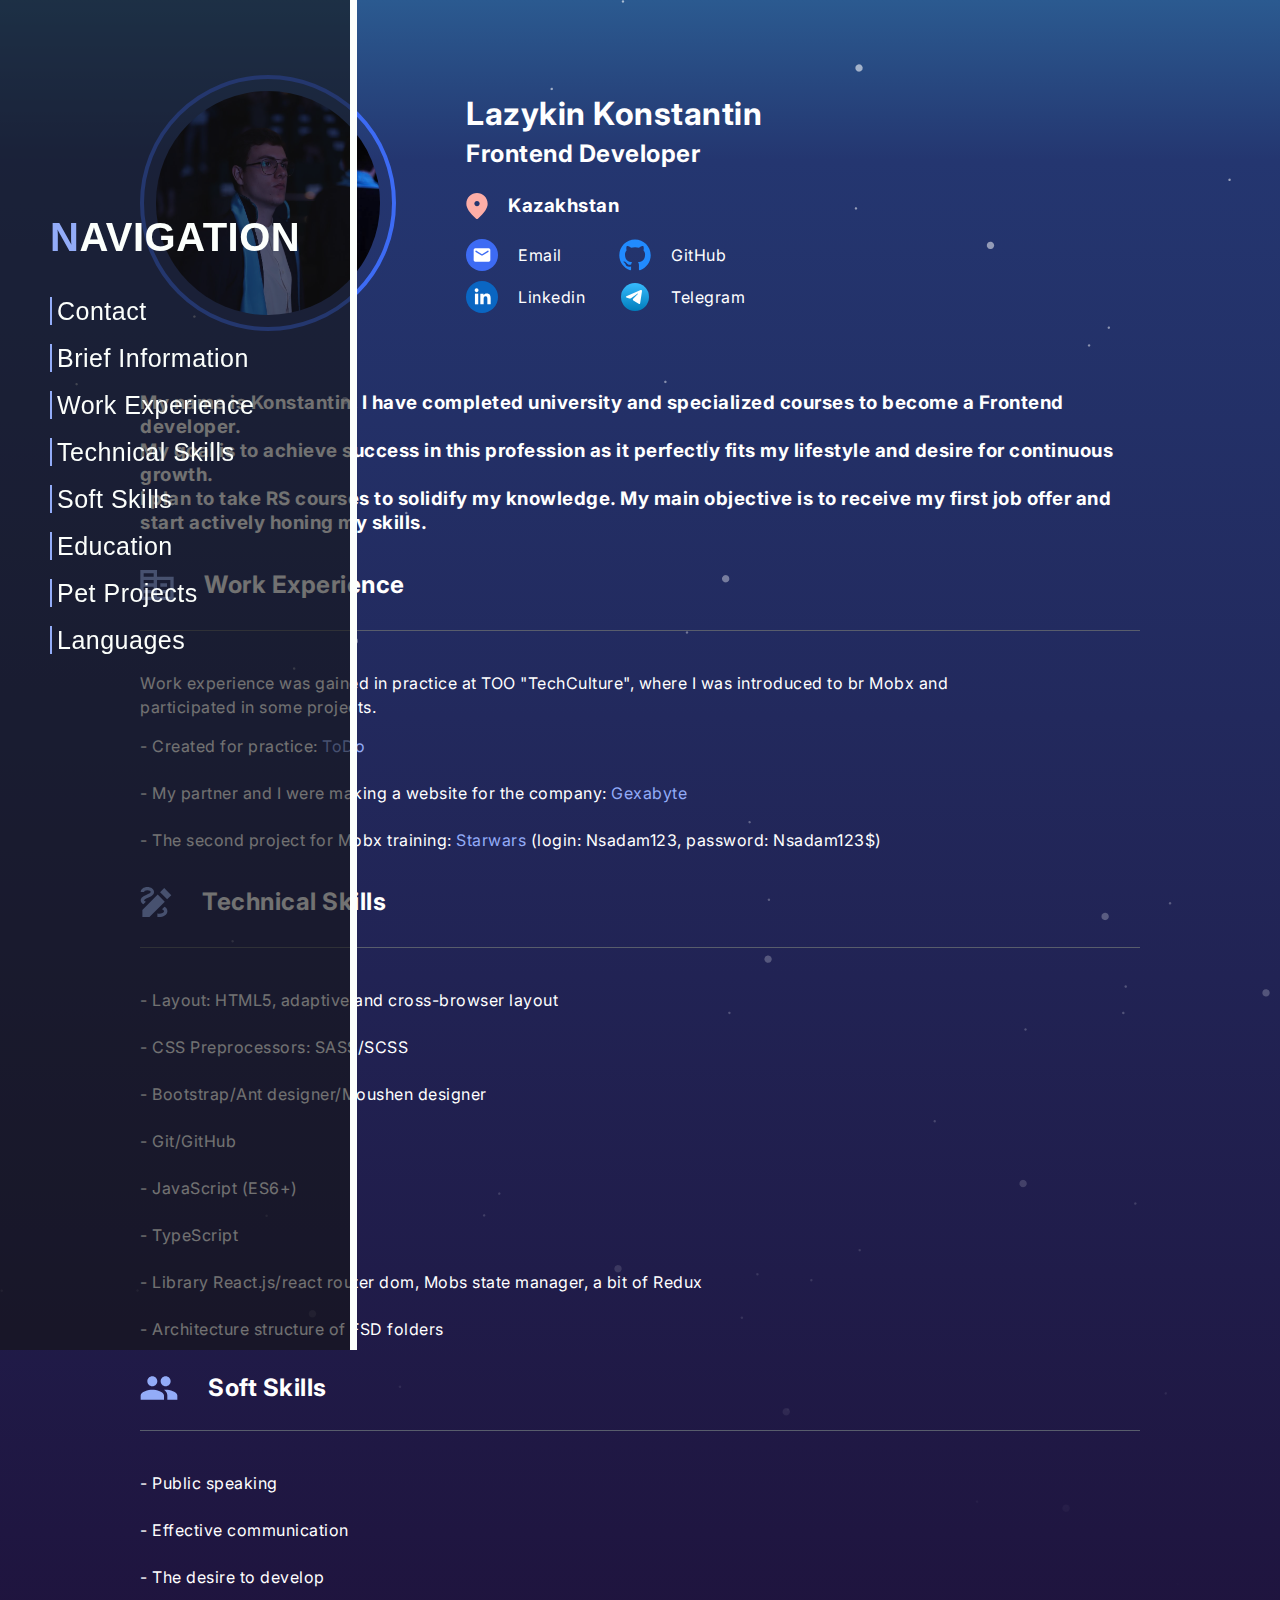
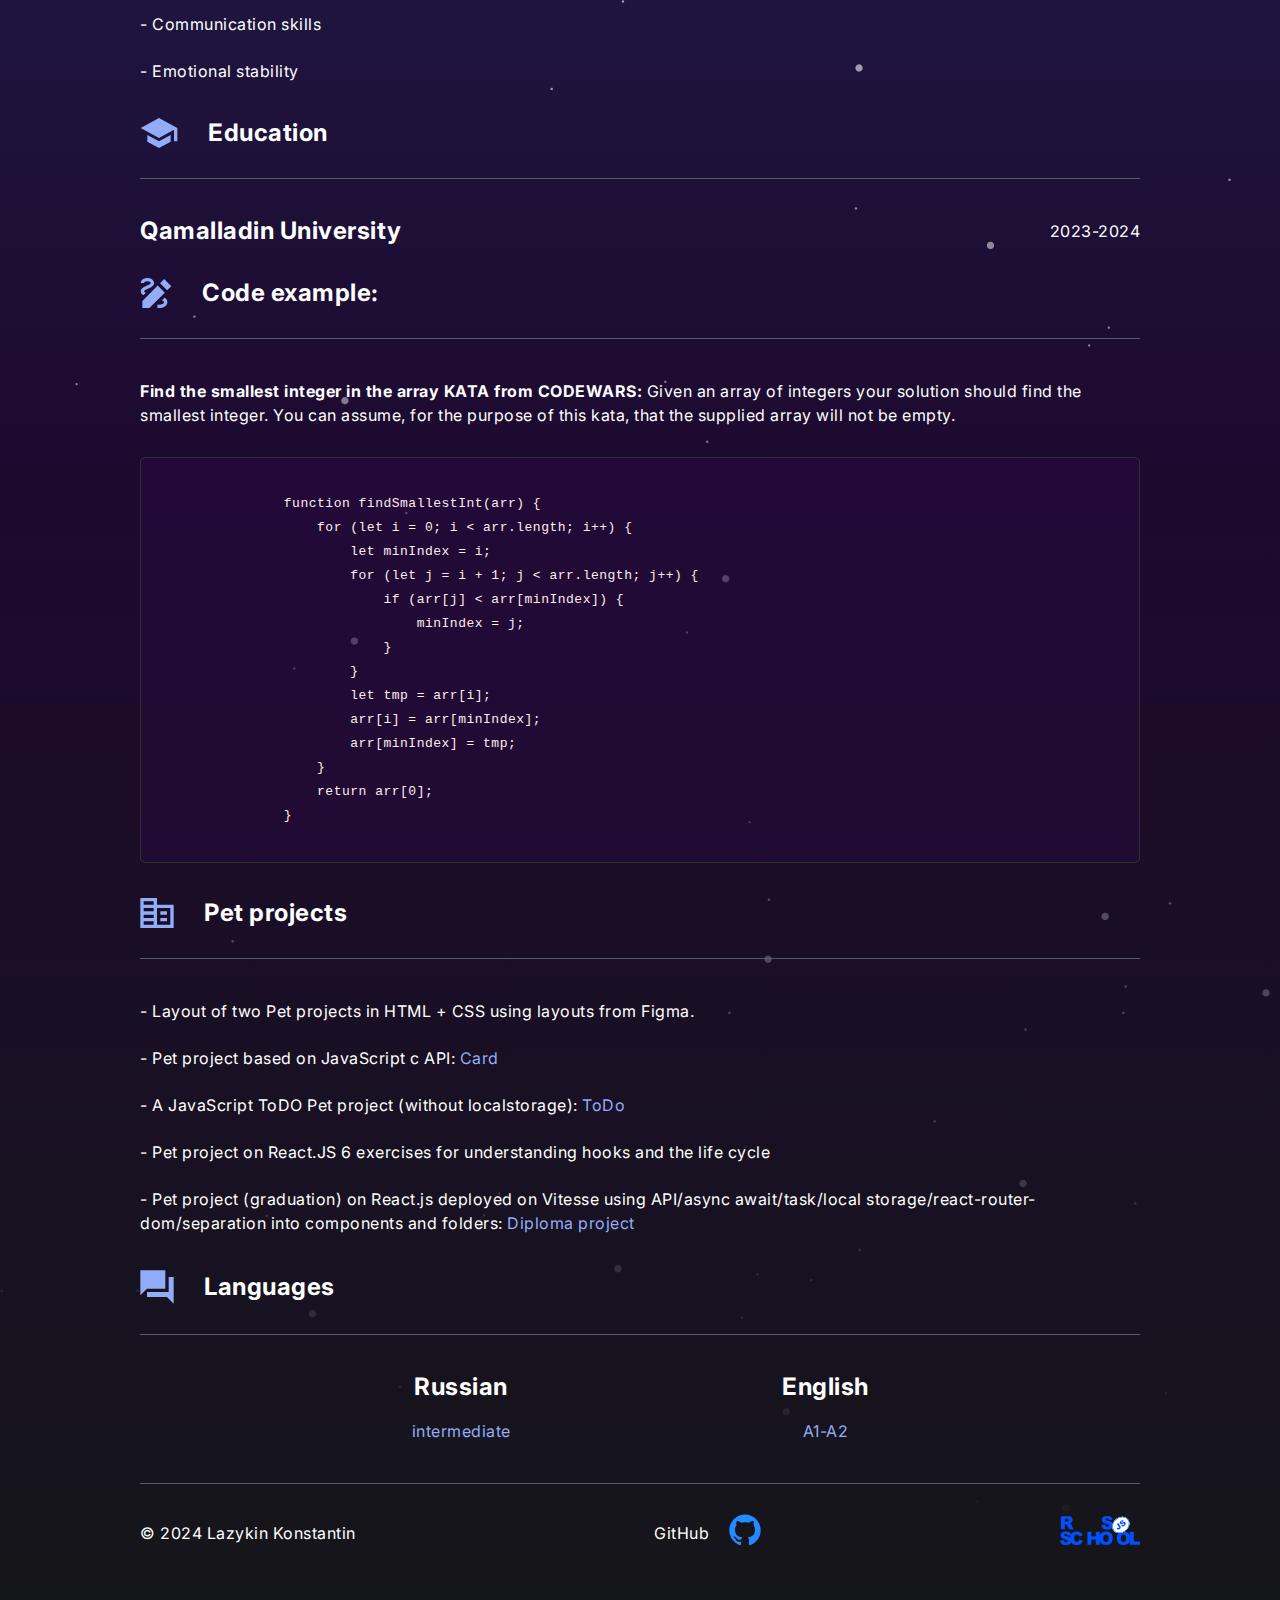
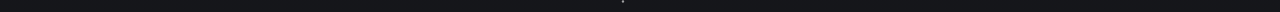
==== commit 5217bd8d: "fix: nav menu and add img" ====
--- a/index.html
+++ b/index.html
@@ -3,7 +3,7 @@
   <head>
     <meta charset="UTF-8" />
     <meta name="viewport" content="width=device-width, initial-scale=1.0" />
-    <link rel="stylesheet" href="./styles.css" />
+    <link rel="stylesheet" href="./style.css" />
     <link rel="preconnect" href="https://fonts.googleapis.com" />
     <link rel="preconnect" href="https://fonts.gstatic.com" crossorigin />
     <link
@@ -19,16 +19,20 @@
       </div>
       <nav class="list_menu">
         <ul>
-          <li><a href="">Home</a></li>
-          <li><a href="">About me</a></li>
-          <li><a href="">Portfolio</a></li>
-          <li><a href="">Contact</a></li>
+          <li><a href="#contact">Contact</a></li>
+          <li><a href="#briefInformation">Brief Information</a></li>
+          <li><a href="#workExperience">Work Experience</a></li>
+          <li><a href="#technicalSkills">Technical Skills</a></li>
+          <li><a href="#softSkills">Soft Skills</a></li>
+          <li><a href="#education">Education</a></li>
+          <li><a href="#petProjects">Pet Projects</a></li>
+          <li><a href="#languages">Languages</a></li>
         </ul>
       </nav>
     </div>
     <div class="starsBlock">
       <div class="container">
-        <header>
+        <header id="contact">
           <div class="avatar">
             <div class="avatar-inner">
               <img src="./img/avatar.jpg" alt="avatar" id="avatar" />
@@ -83,7 +87,7 @@
           </div>
         </header>
         <main>
-          <section>
+          <section id="briefInformation">
             <h3>
               My name is Konstantin. I have completed university and specialized
               courses to become a Frontend developer.<br />
@@ -94,7 +98,7 @@
               start actively honing my skills.
             </h3>
           </section>
-          <section>
+          <section id="workExperience">
             <div>
               <h2 class="heading">
                 <img src="./img/workExperiens.svg" alt="workExperience" />Work
@@ -137,7 +141,7 @@
               </ul>
             </div>
           </section>
-          <section>
+          <section id="technicalSkills">
             <div>
               <h2 class="heading">
                 <img src="./img/technical.svg" alt="technical" />Technical
@@ -158,7 +162,7 @@
               </ul>
             </div>
           </section>
-          <section>
+          <section id="softSkills">
             <div>
               <h2 class="heading">
                 <img src="./img/softSkills.svg" alt="soft" />Soft Skills
@@ -172,7 +176,7 @@
               </ul>
             </div>
           </section>
-          <section>
+          <section id="education">
             <div>
               <h2 class="heading">
                 <img src="./img/education.svg" alt="Education" />Education
@@ -183,7 +187,7 @@
               </div>
             </div>
           </section>
-          <section>
+          <section id="codeExample">
             <div>
               <h2 class="heading">
                 <img src="./img/technical.svg" alt="code" />Code example:
@@ -214,7 +218,7 @@
               </code></pre>
             </div>
           </section>
-          <section>
+          <section id="petProjects">
             <div>
               <h2 class="heading">
                 <img src="./img/workExperiens.svg" alt="petProjects" />Pet
@@ -262,7 +266,7 @@
               </ul>
             </div>
           </section>
-          <section>
+          <section id="languages">
             <div>
               <h2 class="heading">
                 <img src="./img/languages.svg" alt="Languages" />Languages
--- a/style.css
+++ b/style.css
@@ -0,0 +1,395 @@
+/* Global reset */
+* {
+  margin: 0;
+  padding: 0;
+}
+
+/* Fonts and text styles */
+html {
+  font-family: "Inter", sans-serif;
+  color: #ffffff;
+  letter-spacing: 0.5px;
+  line-height: 24px;
+  scroll-behavior:smooth;
+  scroll-padding-top: var(--header-height);
+}
+
+/* Body styles */
+body {
+  background: linear-gradient(
+    to bottom,
+    #2b5a90 0%,
+    #243670 5%,
+    #1d092e 65%,
+    #15161a 100%
+  );
+  height: 100%;
+  width: 100%;
+}
+
+/* Links */
+a {
+  text-decoration: none;
+  color: inherit;
+}
+
+/* Lists */
+ul {
+  list-style: none;
+}
+
+.list {
+  display: flex;
+  flex-direction: column;
+  gap: 23px;
+  margin-top: 15px;
+}
+
+/* Containers */
+.starsBlock {
+  position: relative;
+  top: 0;
+  left: 0;
+  width: 100%;
+  height: 50%;
+  z-index: 0;
+  background-image: url("./img/Stars.png");
+}
+.container {
+  width: 100%;
+  max-width: 1000px;
+  margin: 0 auto;
+  padding: 20px;
+}
+
+/* Scrollbar */
+::-webkit-scrollbar {
+  width: 10px;
+}
+
+::-webkit-scrollbar-track {
+  background: #c1c1c1;
+}
+
+::-webkit-scrollbar-thumb {
+  background: linear-gradient(
+    to bottom,
+    #2b5a90 0%,
+    #243670 23%,
+    #2c044e 65%,
+    #15161a 100%
+  );
+}
+
+::-webkit-scrollbar-thumb:hover {
+  background: #1d092e;
+}
+
+/* Header styles */
+header {
+  display: flex;
+  gap: 70px;
+  margin-top: 55px;
+}
+
+/* Avatar styles */
+.avatar {
+  width: 248px;
+  height: 248px;
+  border-radius: 50%;
+  border: 4px solid #3d6bf4;
+  display: flex;
+  justify-content: center;
+  align-items: center;
+  overflow: hidden;
+}
+
+.avatar-inner {
+  width: 90%;
+  height: 90%;
+  border-radius: 50%;
+  overflow: hidden;
+  animation: pulse 4s infinite;
+}
+
+.avatar-inner img {
+  width: 100%;
+  height: 100%;
+  object-fit: cover;
+}
+
+.avatar-inner:hover {
+  animation-play-state: paused;
+}
+
+@keyframes pulse {
+  0% {
+    transform: scale(1);
+    opacity: 1;
+  }
+  50% {
+    transform: scale(1.2);
+    opacity: 0.7;
+  }
+  100% {
+    transform: scale(1);
+    opacity: 1;
+  }
+}
+
+/* Bio info styles */
+.bio-info {
+  display: flex;
+  flex-direction: column;
+  justify-content: space-evenly;
+}
+.name {
+  line-height: 40px;
+}
+
+/* Contact links */
+.contact {
+  display: grid;
+  grid-template-columns: repeat(2, 1fr);
+  gap: 10px;
+}
+
+.contact .link,
+.location {
+  display: flex;
+  align-items: center;
+  gap: 20px;
+}
+
+/* Main content styles */
+main {
+  margin-top: 60px;
+}
+
+/* Heading styles */
+.heading {
+  display: flex;
+  gap: 30px;
+  border-bottom: 1px solid #585d6c;
+  padding-bottom: 30px;
+  margin-bottom: 40px;
+  align-items: center;
+}
+
+/* Content sections */
+.content {
+  margin-top: 60px;
+}
+section {
+  margin-top: 35px;
+}
+
+/* Education */
+.education-info {
+  display: flex;
+  justify-content: space-between;
+}
+
+/* Language container styles */
+.langContainer {
+  display: flex;
+  justify-content: space-evenly;
+  margin-bottom: 40px;
+}
+
+.subLangBox {
+  display: flex;
+  gap: 20px;
+  flex-direction: column;
+  align-items: center;
+}
+.subTitleLang {
+  color: #93acf8;
+}
+/* Link styles */
+.linkInProject {
+  color: #93acf8;
+}
+
+.linkInProject:hover {
+  color: #000;
+}
+
+/* Preformatted code block */
+pre {
+  background-color: rgba(42, 11, 71, 0.4);
+  border: 1px solid #323030;
+  padding: 10px;
+  border-radius: 5px;
+  overflow-x: auto;
+  color: #ffecec;
+  margin-top: 30px;
+}
+
+/* menu */
+
+.title h2 {
+  font-family: Arial, "Helvetica Neue", Helvetica, sans-serif;
+  font-size: 40px;
+  color: #fcfffc;
+  margin-bottom: 50px;
+}
+.title span {
+  color: #93acf8;
+}
+.list_menu a {
+  font-family: Arial, "Helvetica Neue", Helvetica, sans-serif;
+  font-size: 25px;
+  color: #fcfffc;
+  border-left: 2px solid #93acf8;
+  transition: 0.2s ease;
+  padding-left: 5px;
+}
+.list_menu a:hover {
+  border-left: 2px solid #3d6bf4;
+  transition: 0.2s ease;
+  padding-left: 10px;
+}
+.list_menu li {
+  margin: 20px 0;
+}
+.list_menu {
+  margin-bottom: 50px;
+}
+.menu {
+  padding: 25vh 50px;
+  background: rgba(20, 20, 20, 0.6);
+  height: 100vh;
+  border-right: 7px solid #fcfffc;
+  position: fixed;
+  left: -344px;
+  top: -344px;
+  transition: 0.6s ease;
+  z-index: 5;
+}
+.menu:hover {
+  left: 0;
+  top: 0;
+  transition: 0.7s ease;
+}
+
+/* Footer */
+
+.footer-block {
+  border-top: 1px solid #585d6c;
+  display: flex;
+  justify-content: space-between;
+  padding-top: 30px;
+}
+
+.rs_school_js {
+  width: 80px;
+}
+
+.footer-block li {
+  display: flex;
+  align-items: center;
+  gap: 20px;
+  margin-bottom: 40px;
+}
+
+/* Responsive Styles */
+
+/* For screens up to 1100px */
+@media (max-width: 1100px) {
+  .menu {
+    top: -200px;
+  }
+  .container {
+    padding: 15px;
+    width: 90%;
+  }
+  header {
+    flex-direction: column;
+    align-items: center;
+    text-align: center;
+  }
+  .avatar {
+    width: 200px;
+    height: 200px;
+  }
+  .bio-info {
+    align-items: center;
+    gap: 15px;
+  }
+  .bio-info .name {
+    font-size: 1.2em;
+  }
+  .contact {
+    grid-template-columns: 1fr;
+  }
+  .heading {
+    flex-direction: column;
+    text-align: center;
+  }
+}
+
+/* For screens up to 800px */
+@media (max-width: 850px) {
+  .menu {
+    padding: 20vh 30px;
+    left: -310px;
+    top: -200px;
+  }
+  header {
+    gap: 50px;
+  }
+  .avatar {
+    width: 150px;
+    height: 150px;
+  }
+  .heading {
+    gap: 20px;
+    padding-bottom: 20px;
+    margin-bottom: 30px;
+  }
+  .education-info {
+    flex-direction: column;
+    text-align: center;
+  }
+  .langContainer {
+    flex-direction: column;
+  }
+  .footer-block {
+    flex-direction: column;
+    align-items: center;
+  }
+}
+
+/* For screens up to 400px */
+@media (max-width: 400px) {
+  body {
+    font-size: 0.8em;
+  }
+  .menu {
+    padding: 15vh 20px;
+    left: -289px;
+    top: -150px;
+  }
+  .container {
+    padding: 5px;
+  }
+  .avatar {
+    width: 100px;
+    height: 100px;
+  }
+  header {
+    gap: 30px;
+  }
+  .heading {
+    gap: 10px;
+    padding-bottom: 10px;
+    margin-bottom: 20px;
+  }
+  .education-info {
+    gap: 10px;
+  }
+  .langContainer {
+    gap: 10px;
+  }
+}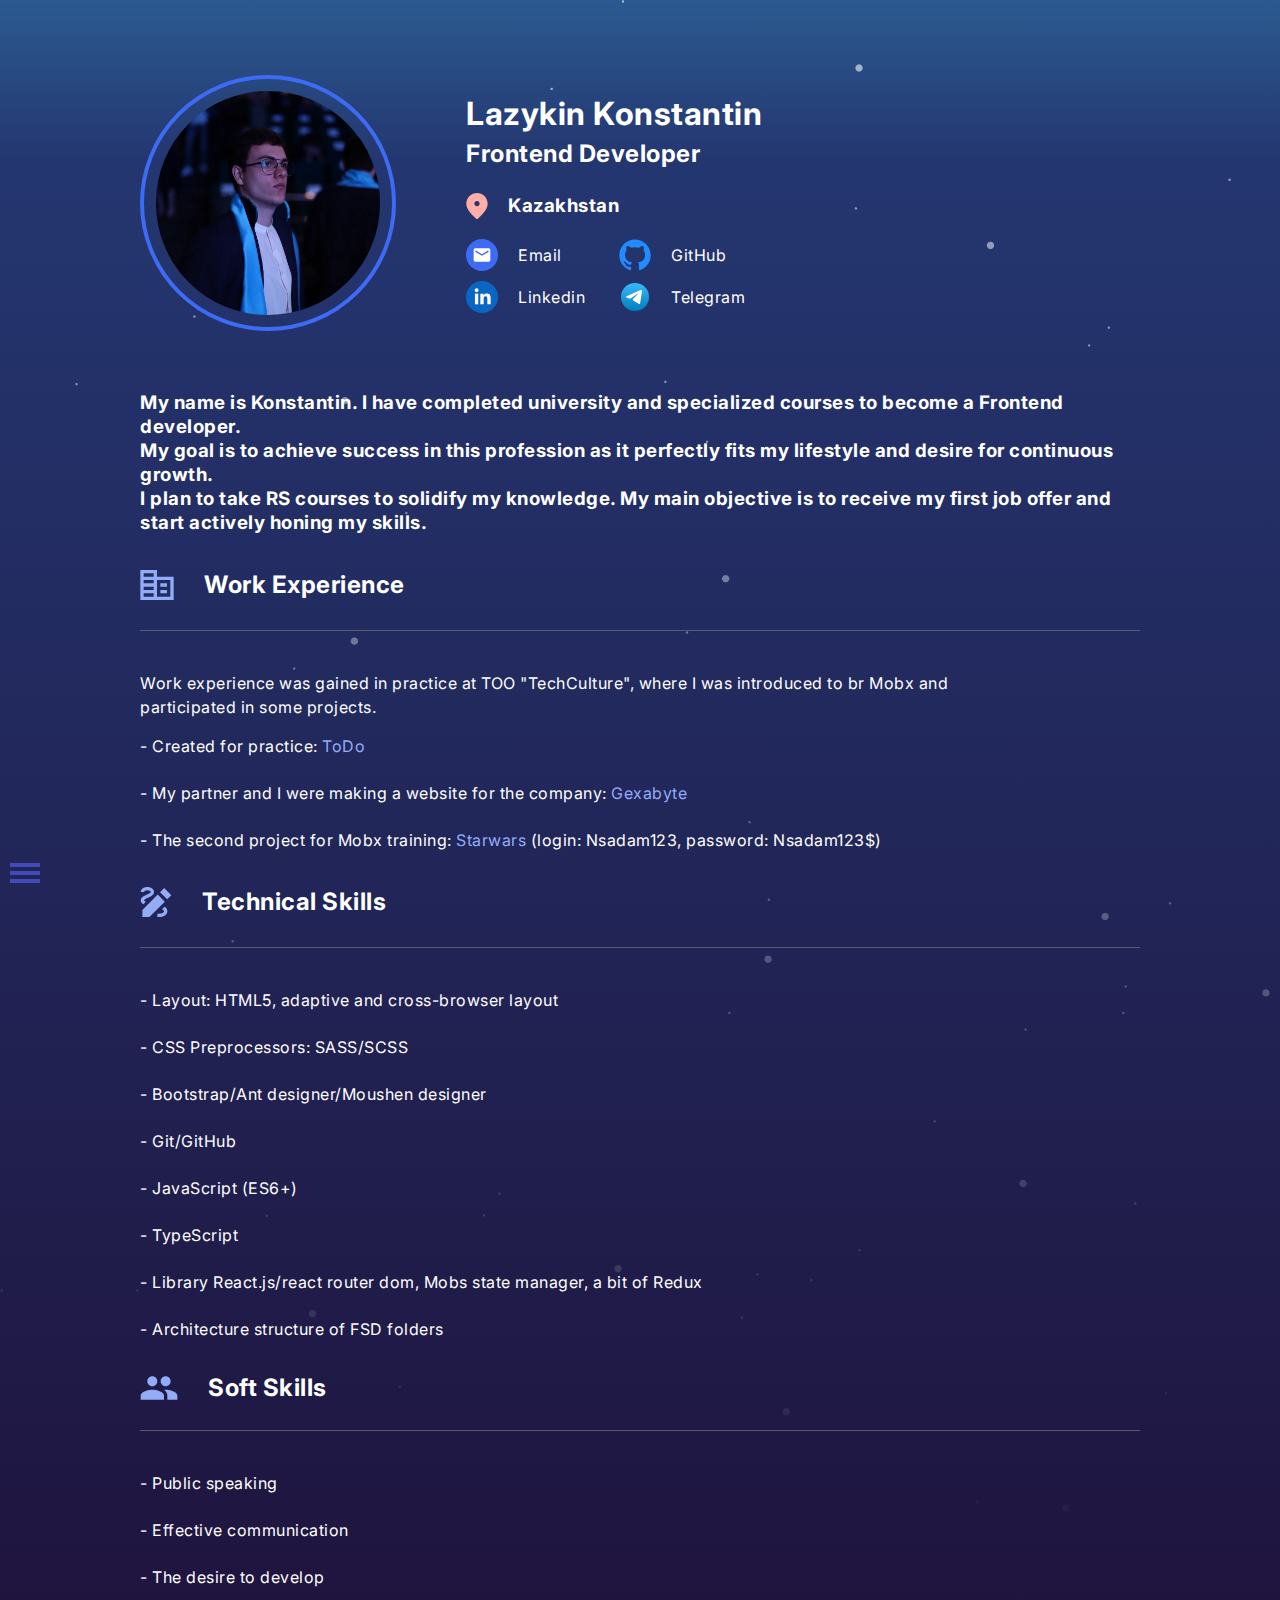
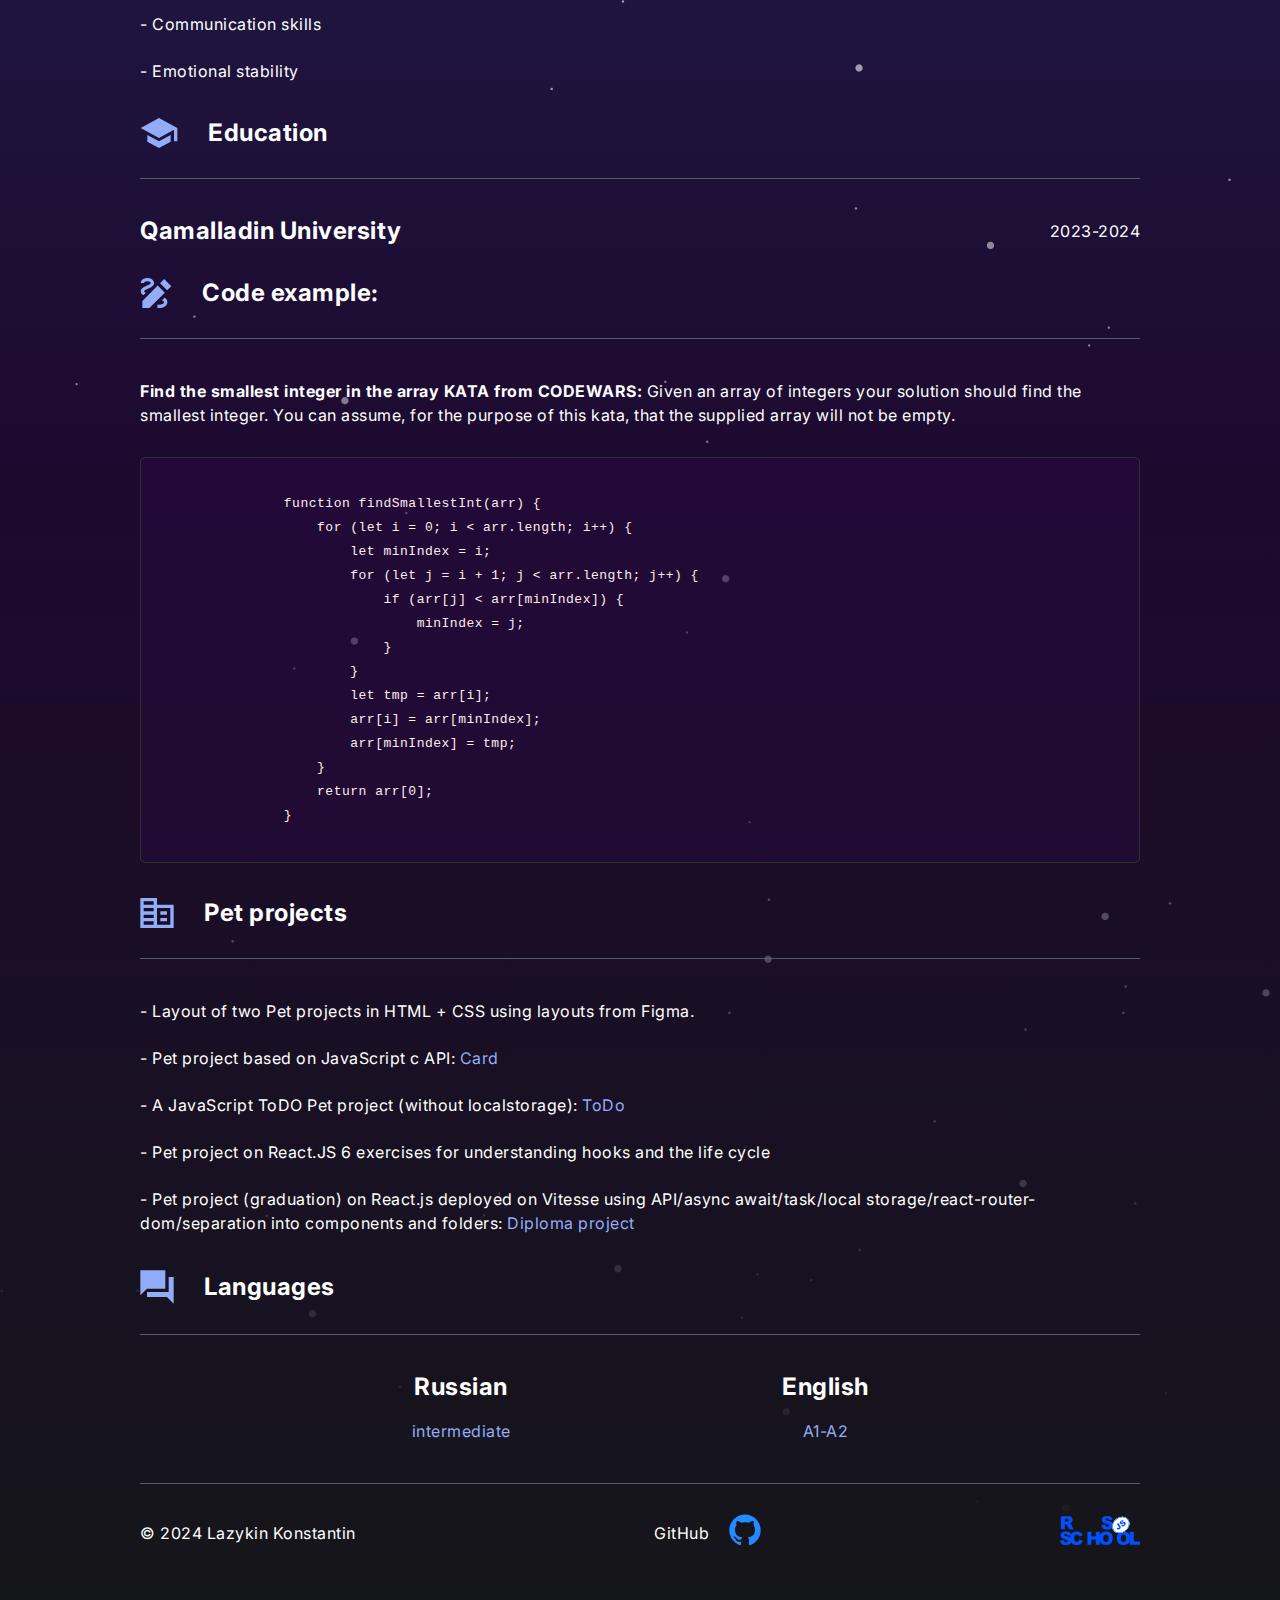
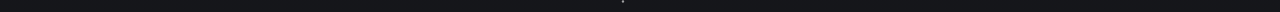
==== commit a58ea8e3: "fix: sidebar and fix animation" ====
--- a/index.html
+++ b/index.html
@@ -1,26 +1,30 @@
 <!DOCTYPE html>
 <html lang="en">
   <head>
-    <meta charset="UTF-8" />
-    <meta name="viewport" content="width=device-width, initial-scale=1.0" />
-    <link rel="stylesheet" href="./style.css" />
-    <link rel="preconnect" href="https://fonts.googleapis.com" />
-    <link rel="preconnect" href="https://fonts.gstatic.com" crossorigin />
+    <meta charset="UTF-8">
+    <meta name="viewport" content="width=device-width, initial-scale=1.0">
+    <link rel="stylesheet" href="./style.css">
+    <link rel="preconnect" href="https://fonts.googleapis.com">
+    <link rel="preconnect" href="https://fonts.gstatic.com" crossorigin>
     <link
       href="https://fonts.googleapis.com/css2?family=Inter:wght@100..900&display=swap"
-      rel="stylesheet"
-    />
+      rel="stylesheet">
     <title>CV</title>
   </head>
   <body>
-    <div class="menu">
+    <button class="sidebar-toggle">
+        <span></span>
+        <span></span>
+        <span></span>
+    </button>
+    <div class="sidebar">
       <div class="title">
         <h2><span>N</span>AVIGATION</h2>
       </div>
-      <nav class="list_menu">
+      <nav class="sidebar-nav">
         <ul>
           <li><a href="#contact">Contact</a></li>
-          <li><a href="#briefInformation">Brief Information</a></li>
+          <li><a href="#summary">Summary</a></li>
           <li><a href="#workExperience">Work Experience</a></li>
           <li><a href="#technicalSkills">Technical Skills</a></li>
           <li><a href="#softSkills">Soft Skills</a></li>
@@ -35,7 +39,7 @@
         <header id="contact">
           <div class="avatar">
             <div class="avatar-inner">
-              <img src="./img/avatar.jpg" alt="avatar" id="avatar" />
+              <img src="./img/avatar.jpg" alt="avatar" id="avatar">
             </div>
           </div>
           <div class="bio-info">
@@ -44,69 +48,69 @@
               <h2>Frontend Developer</h2>
             </div>
             <div class="location">
-              <img src="./img/locationIcon.svg" alt="location" />
+              <img src="./img/locationIcon.svg" alt="location">
               <h3>Kazakhstan</h3>
             </div>
             <div>
               <ul class="contact">
                 <li>
-                  <a href="mailto:anim.myay@gmail.com" class="link"
-                    ><img src="./img/email.svg" alt="email" />
-                    <p>Email</p></a
-                  >
+                  <a href="mailto:anim.myay@gmail.com" class="link">
+                    <img src="./img/email.svg" alt="email">
+                    <p>Email</p>
+                  </a>
                 </li>
                 <li>
                   <a
                     href="https://github.com/Kosti403?tab=repositories"
                     target="_blank"
-                    class="link"
-                    ><img src="./img/gitHub.svg" alt="gitHub" />
-                    <p>GitHub</p></a
-                  >
+                    class="link">
+                    <img src="./img/gitHub.svg" alt="gitHub">
+                    <p>GitHub</p>
+                  </a>
                 </li>
                 <li>
                   <a
                     href="https://www.linkedin.com/in/konstantin-lazykin-1a0475294/"
                     target="_blank"
-                    class="link"
-                    ><img src="./img/Linkedin.svg" alt="Linkedin" />
-                    <p>Linkedin</p></a
-                  >
+                    class="link">
+                    <img src="./img/Linkedin.svg" alt="Linkedin">
+                    <p>Linkedin</p>
+                  </a>
                 </li>
                 <li>
                   <a
                     href="https://t.me/Kot_samitee"
                     target="_blank"
-                    class="link"
-                    ><img src="./img/telegram.svg" alt="telegram" />
-                    <p>Telegram</p></a
-                  >
+                    class="link">
+                    <img src="./img/telegram.svg" alt="telegram">
+                    <p>Telegram</p>
+                  </a>
                 </li>
               </ul>
             </div>
           </div>
         </header>
         <main>
-          <section id="briefInformation">
+          <section id="summary">
             <h3>
               My name is Konstantin. I have completed university and specialized
-              courses to become a Frontend developer.<br />
+              courses to become a Frontend developer.<br>
               My goal is to achieve success in this profession as it perfectly
-              fits my lifestyle and desire for continuous growth.<br />
+              fits my lifestyle and desire for continuous growth.<br>
               I plan to take RS courses to solidify my knowledge. My main
-              objective is to receive my first job offer and<br />
+              objective is to receive my first job offer and<br>
               start actively honing my skills.
             </h3>
           </section>
           <section id="workExperience">
             <div>
               <h2 class="heading">
-                <img src="./img/workExperiens.svg" alt="workExperience" />Work
+                <img src="./img/workExperiens.svg" alt="workExperience">Work
                 Experience
               </h2>
               <p>
                 Work experience was gained in practice at TOO "TechCulture",
-                where I was introduced to br Mobx and <br />
+                where I was introduced to br Mobx and <br>
                 participated in some projects.
               </p>
               <ul class="list">
@@ -115,27 +119,21 @@
                   <a
                     href="https://main--todosw.netlify.app/"
                     target="_blank"
-                    class="linkInProject"
-                    >ToDo</a
-                  >
+                    class="linkInProject">ToDo</a>
                 </li>
                 <li>
                   - My partner and I were making a website for the company:
                   <a
                     href="https://gexabyte.com"
                     target="_blank"
-                    class="linkInProject"
-                    >Gexabyte</a
-                  >
+                    class="linkInProject">Gexabyte</a>
                 </li>
                 <li>
                   - The second project for Mobx training:
                   <a
                     href="https://deploy-preview-22--starwarserkoshakostya.netlify.app/"
                     target="_blank"
-                    class="linkInProject"
-                    >Starwars</a
-                  >
+                    class="linkInProject">Starwars</a>
                   (login: Nsadam123, password: Nsadam123$)
                 </li>
               </ul>
@@ -144,7 +142,7 @@
           <section id="technicalSkills">
             <div>
               <h2 class="heading">
-                <img src="./img/technical.svg" alt="technical" />Technical
+                <img src="./img/technical.svg" alt="technical">Technical
                 Skills
               </h2>
               <ul class="list">
@@ -165,7 +163,7 @@
           <section id="softSkills">
             <div>
               <h2 class="heading">
-                <img src="./img/softSkills.svg" alt="soft" />Soft Skills
+                <img src="./img/softSkills.svg" alt="soft">Soft Skills
               </h2>
               <ul class="list">
                 <li>- Public speaking</li>
@@ -179,7 +177,7 @@
           <section id="education">
             <div>
               <h2 class="heading">
-                <img src="./img/education.svg" alt="Education" />Education
+                <img src="./img/education.svg" alt="Education">Education
               </h2>
               <div class="education-info">
                 <h2>Qamalladin University</h2>
@@ -190,12 +188,10 @@
           <section id="codeExample">
             <div>
               <h2 class="heading">
-                <img src="./img/technical.svg" alt="code" />Code example:
+                <img src="./img/technical.svg" alt="code">Code example:
               </h2>
               <p>
-                <b
-                  >Find the smallest integer in the array KATA from CODEWARS:</b
-                >
+                <b>Find the smallest integer in the array KATA from CODEWARS:</b>
                 Given an array of integers your solution should find the
                 smallest integer. You can assume, for the purpose of this kata,
                 that the supplied array will not be empty.
@@ -221,7 +217,7 @@
           <section id="petProjects">
             <div>
               <h2 class="heading">
-                <img src="./img/workExperiens.svg" alt="petProjects" />Pet
+                <img src="./img/workExperiens.svg" alt="petProjects">Pet
                 projects
               </h2>
               <ul class="list">
@@ -234,18 +230,14 @@
                   <a
                     href="https://carsd.netlify.app/"
                     target="_blank"
-                    class="linkInProject"
-                    >Card</a
-                  >
+                    class="linkInProject">Card</a>
                 </li>
                 <li>
                   - A JavaScript ToDO Pet project (without localstorage):
                   <a
                     href="https://main--todosw.netlify.app/"
                     target="_blank"
-                    class="linkInProject"
-                    >ToDo</a
-                  >
+                    class="linkInProject">ToDo</a>
                 </li>
                 <li>
                   - Pet project on React.JS 6 exercises for understanding hooks
@@ -259,9 +251,7 @@
                   <a
                     href="https://github.com/Kosti403/Last-project-qamaladin-u."
                     target="_blank"
-                    class="linkInProject"
-                    >Diploma project</a
-                  >
+                    class="linkInProject">Diploma project</a>
                 </li>
               </ul>
             </div>
@@ -269,7 +259,7 @@
           <section id="languages">
             <div>
               <h2 class="heading">
-                <img src="./img/languages.svg" alt="Languages" />Languages
+                <img src="./img/languages.svg" alt="Languages">Languages
               </h2>
               <div class="langContainer">
                 <div class="subLangBox">
@@ -291,24 +281,35 @@
               <li>
                 GitHub<a
                   href="https://github.com/Kosti403?tab=repositories"
-                  target="_blank"
-                  ><img src="./img/gitHub.svg" alt="gitHub"
-                /></a>
+                  target="_blank">
+                  <img src="./img/gitHub.svg" alt="gitHub">
+                </a>
               </li>
               <li>
                 <a
                   href="https://rs.school/courses/javascript-ru"
-                  target="_blank"
-                  ><img
+                  target="_blank">
+                  <img
                     src="./img/rs_school_js-hover.svg"
                     alt="rs"
-                    class="rs_school_js"
-                /></a>
+                    class="rs_school_js">
+                </a>
               </li>
             </ul>
           </div>
         </footer>
       </div>
     </div>
+    <script>
+    document.addEventListener('DOMContentLoaded', () => {
+      const sidebar = document.querySelector('.sidebar');
+      const toggleButton = document.querySelector('.sidebar-toggle');
+    
+      toggleButton.addEventListener('click', () => {
+        sidebar.classList.toggle('open');
+        toggleButton.classList.toggle('active');
+      });
+    });
+    </script>
   </body>
 </html>--- a/style.css
+++ b/style.css
@@ -10,7 +10,7 @@
   color: #ffffff;
   letter-spacing: 0.5px;
   line-height: 24px;
-  scroll-behavior:smooth;
+  scroll-behavior: smooth;
   scroll-padding-top: var(--header-height);
 }
 
@@ -228,6 +228,32 @@
 
 /* menu */
 
+.sidebar,
+.sidebar-toggle {
+  position: fixed;
+}
+.sidebar-toggle {
+  background-color: transparent;
+  border: 0;
+  outline: none;
+  padding: 10px;
+  bottom: 0;
+  left: 0;
+  text-align: center;
+  transition: opacity 0.3s;
+  width: 50px;
+  height: 50px;
+  z-index: 30;
+  cursor: pointer;
+}
+.sidebar-toggle span {
+  background-color: #424ab9;
+  display: block;
+  margin-bottom: 4px;
+  width: 30px;
+  height: 4px;
+}
+
 .title h2 {
   font-family: Arial, "Helvetica Neue", Helvetica, sans-serif;
   font-size: 40px;
@@ -237,7 +263,7 @@
 .title span {
   color: #93acf8;
 }
-.list_menu a {
+.sidebar-nav a {
   font-family: Arial, "Helvetica Neue", Helvetica, sans-serif;
   font-size: 25px;
   color: #fcfffc;
@@ -245,32 +271,36 @@
   transition: 0.2s ease;
   padding-left: 5px;
 }
-.list_menu a:hover {
+.sidebar-nav a:hover {
   border-left: 2px solid #3d6bf4;
   transition: 0.2s ease;
   padding-left: 10px;
 }
-.list_menu li {
+.sidebar-nav li {
   margin: 20px 0;
 }
-.list_menu {
+.sidebar-nav {
   margin-bottom: 50px;
 }
-.menu {
+.sidebar {
   padding: 25vh 50px;
-  background: rgba(20, 20, 20, 0.6);
+  background: rgba(20, 20, 20, 0.8);
   height: 100vh;
   border-right: 7px solid #fcfffc;
-  position: fixed;
-  left: -344px;
-  top: -344px;
-  transition: 0.6s ease;
-  z-index: 5;
-}
-.menu:hover {
+  overflow-y: auto;
+  top: 0;
+  bottom: 0;
+  left: -500px;
+  transition: left 0.5s ease;
+  width: 300px;
+  z-index: 20;
+}
+.sidebar.open {
   left: 0;
-  top: 0;
-  transition: 0.7s ease;
+}
+
+.sidebar-toggle.active {
+  background-color: rgba(255, 255, 255, 0.8);
 }
 
 /* Footer */
@@ -297,12 +327,9 @@
 
 /* For screens up to 1100px */
 @media (max-width: 1100px) {
-  .menu {
-    top: -200px;
-  }
   .container {
     padding: 15px;
-    width: 90%;
+    width: 85%;
   }
   header {
     flex-direction: column;
@@ -331,10 +358,8 @@
 
 /* For screens up to 800px */
 @media (max-width: 850px) {
-  .menu {
-    padding: 20vh 30px;
-    left: -310px;
-    top: -200px;
+  .container{
+    width: 80%;
   }
   header {
     gap: 50px;
@@ -362,14 +387,15 @@
 }
 
 /* For screens up to 400px */
-@media (max-width: 400px) {
+@media (max-width: 550px) {
+  .container{
+    width: 75%;
+  }
   body {
     font-size: 0.8em;
   }
-  .menu {
+  .sidebar {
     padding: 15vh 20px;
-    left: -289px;
-    top: -150px;
   }
   .container {
     padding: 5px;
